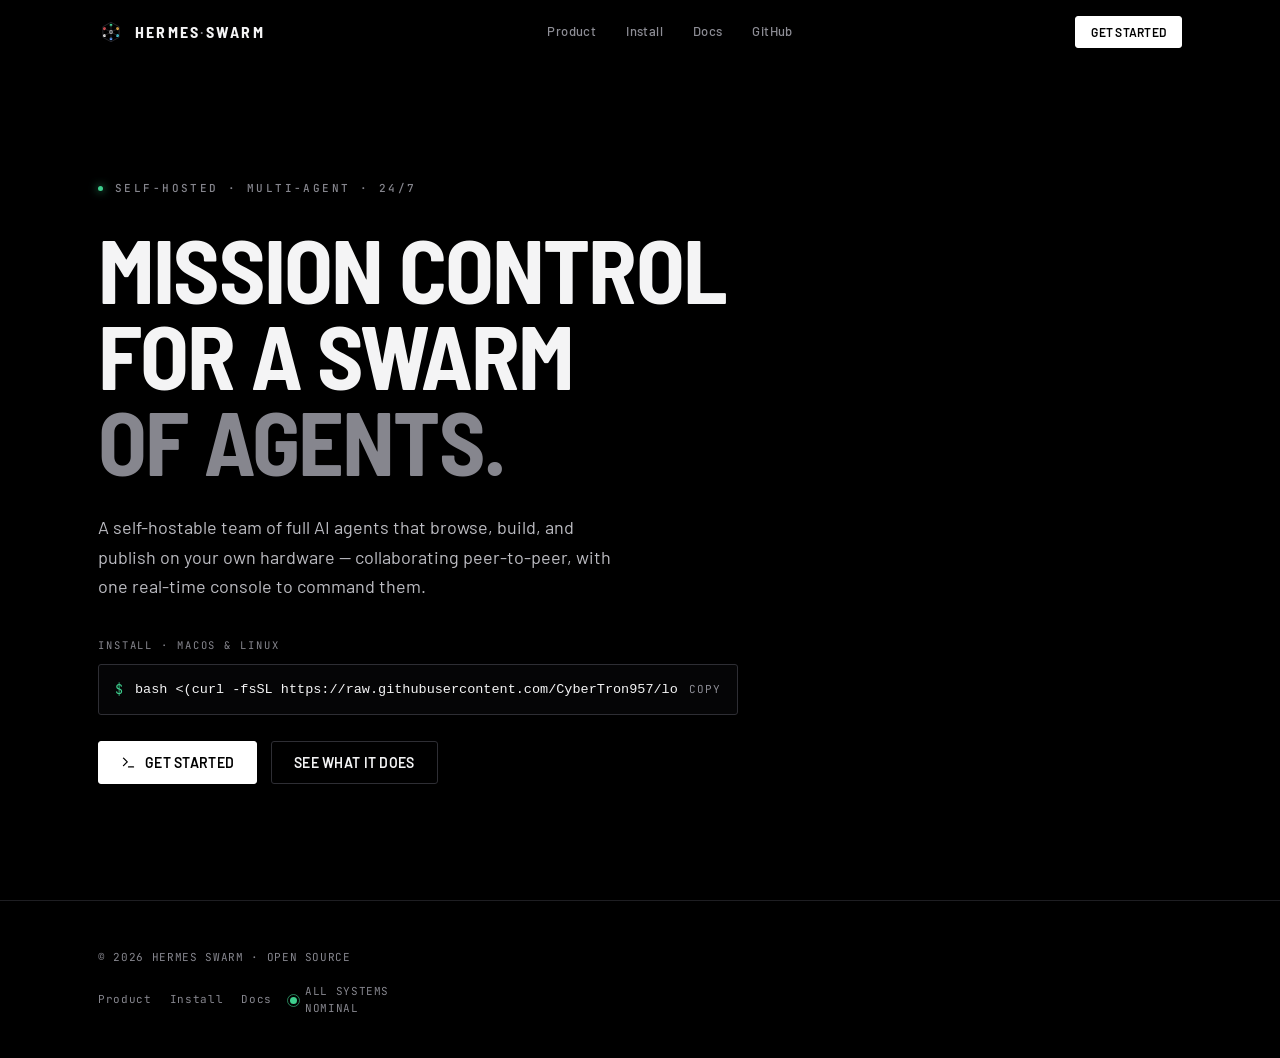
==== landing/index.html @ a88a93ab "Refactor LLM backend handling to support custom/OpenAI-compatible endpoints - Removed references to " ====
<!DOCTYPE html>
<html lang="en" class="no-js">
<head>
<meta charset="UTF-8">
<meta name="viewport" content="width=device-width, initial-scale=1.0">
<title>Hermes Swarm — Mission control for a swarm of agents</title>
<meta name="description" content="A self-hostable team of full AI agents that browse, build, and publish 24/7 on your own hardware — with one real-time console to command them. Install in one line.">
<link rel="preconnect" href="https://fonts.googleapis.com">
<link rel="preconnect" href="https://fonts.gstatic.com" crossorigin>
<link href="https://fonts.googleapis.com/css2?family=Barlow:wght@400;500;600;700&family=Barlow+Semi+Condensed:wght@500;600;700&family=JetBrains+Mono:wght@400;500;600&display=swap" rel="stylesheet">
<link rel="stylesheet" href="style.css">
</head>
<body>

<!-- ============ NAV ============ -->
<nav class="nav" id="nav">
  <div class="wrap">
    <a class="brand" href="index.html" aria-label="Hermes Swarm home">
      <svg class="mark" viewBox="0 0 32 32" fill="none" aria-hidden="true">
        <path d="M16 4 L26 9.5 V22.5 L16 28 L6 22.5 V9.5 Z" stroke="#2E2E34" stroke-width="1"/>
        <circle cx="16" cy="16" r="2.4" fill="#fff"/>
        <circle cx="16" cy="7.5" r="1.7" fill="#3ECF8E"/>
        <circle cx="24" cy="12" r="1.7" fill="#F5B544"/>
        <circle cx="24" cy="20.5" r="1.7" fill="#45D6E8"/>
        <circle cx="16" cy="24.5" r="1.7" fill="#5B9DFF"/>
        <circle cx="8" cy="20.5" r="1.7" fill="#fff"/>
        <circle cx="8" cy="12" r="1.7" fill="#F2555A"/>
        <g stroke="#2E2E34" stroke-width="0.9">
          <line x1="16" y1="16" x2="16" y2="7.5"/><line x1="16" y1="16" x2="24" y2="12"/>
          <line x1="16" y1="16" x2="24" y2="20.5"/><line x1="16" y1="16" x2="16" y2="24.5"/>
          <line x1="16" y1="16" x2="8" y2="20.5"/><line x1="16" y1="16" x2="8" y2="12"/>
        </g>
      </svg>
      <span class="wordmark">Hermes<span>·</span>Swarm</span>
    </a>
    <div class="nav-links">
      <a href="product.html">Product</a>
      <a href="install.html">Install</a>
      <a href="../docs/getting-started.md">Docs</a>
      <a href="https://github.com/CyberTron957/logios-orchestrator" target="_blank" rel="noopener">GitHub</a>
    </div>
    <div class="nav-cta">
      <a class="btn btn-primary btn-sm" href="install.html">Get started</a>
    </div>
  </div>
</nav>

<!-- ============ MINIMAL HERO ============ -->
<header class="hero-min">
  <div class="wrap">
    <div class="kicker reveal">
      <span class="sep"></span>
      <span class="label">Self-hosted · Multi-agent · 24/7</span>
    </div>
    <h1 class="reveal" data-d="1">Mission control for a swarm <em>of agents.</em></h1>
    <p class="lead reveal" data-d="2">
      A self-hostable team of full AI agents that browse, build, and publish on your
      own hardware — collaborating peer-to-peer, with one real-time console to
      command them.
    </p>
    <div class="cmd-wrap reveal" data-d="3">
      <div class="cmd-cap">Install · macOS &amp; Linux</div>
      <div class="cmd">
        <span class="pr">$</span>
        <code>bash &lt;(curl -fsSL https://raw.githubusercontent.com/CyberTron957/logios-orchestrator/main/install.sh)</code>
        <button class="copy-inline" data-copy="bash &lt;(curl -fsSL https://raw.githubusercontent.com/CyberTron957/logios-orchestrator/main/install.sh)" aria-label="Copy install command">Copy</button>
      </div>
    </div>
    <div class="actions reveal" data-d="4">
      <a class="btn btn-primary" href="install.html">
        <svg viewBox="0 0 24 24" fill="none" stroke="currentColor" stroke-width="2" stroke-linecap="round" stroke-linejoin="round"><polyline points="4 17 10 11 4 5"/><line x1="12" y1="19" x2="20" y2="19"/></svg>
        Get started
      </a>
      <a class="btn btn-ghost" href="product.html">See what it does</a>
    </div>
  </div>
</header>

<!-- ============ FOOTER (slim) ============ -->
<footer>
  <div class="wrap"><div class="foot-bottom" style="border-top:0;margin-top:0;padding-top:0">
    <span>© 2026 HERMES SWARM · OPEN SOURCE</span>
    <span style="display:flex;align-items:center;gap:18px">
      <a href="product.html" style="color:var(--text-dim)">Product</a>
      <a href="install.html" style="color:var(--text-dim)">Install</a>
      <a href="../docs/getting-started.md" style="color:var(--text-dim)">Docs</a>
      <span style="display:flex;align-items:center;gap:8px"><span class="livedot"></span>ALL SYSTEMS NOMINAL</span>
    </span>
  </div></div>
</footer>

<script src="site.js"></script>
</body>
</html>
---- landing/style.css ----
/* ============================================================
   HERMES SWARM — shared styles (landing + sub-pages)
   Monochrome mission-control system, inherited from the dashboard.
   Pure black canvas, hairline borders, white accent; the only chroma
   is the live status palette (idle/busy/human/tool/danger).
   ============================================================ */
:root{
  --bg:#000000; --bg-raised:#0A0A0B; --bg-card:#101012; --bg-input:#050506; --bg-hover:#18181B;
  --border:#1E1E22; --border-strong:#2E2E34; --border-bright:#3A3A42;
  --text:#F4F4F5; --text-secondary:#BCBCC2; --text-muted:#8E8E96; --text-dim:#86868E;
  --accent:#FFFFFF; --accent-ink:#000000; --accent-soft:rgba(255,255,255,0.06);
  --idle:#3ECF8E; --busy:#F5B544; --human:#5B9DFF; --danger:#F2555A; --tool:#45D6E8;
  --r-sm:2px; --r-md:3px; --r-lg:4px;
  --mono:'JetBrains Mono','SF Mono',Monaco,Consolas,monospace;
  --sans:'Barlow',-apple-system,BlinkMacSystemFont,'Segoe UI',sans-serif;
  --disp:'Barlow Semi Condensed','Barlow',sans-serif;
  --z-nav:100; --z-scrim:1; --z-content:2;
  --ease:cubic-bezier(0.16,1,0.3,1);
  --maxw:1180px;
}
*,*::before,*::after{box-sizing:border-box;margin:0;padding:0}
html{scroll-behavior:smooth;-webkit-text-size-adjust:100%}
@media (prefers-reduced-motion:reduce){html{scroll-behavior:auto}}
body{
  background:var(--bg);color:var(--text);font-family:var(--sans);
  font-size:16px;line-height:1.6;font-weight:400;
  -webkit-font-smoothing:antialiased;text-rendering:optimizeLegibility;
  overflow-x:hidden;
}
a{color:inherit;text-decoration:none}
::selection{background:var(--accent);color:var(--accent-ink)}
:focus-visible{outline:2px solid var(--accent);outline-offset:3px;border-radius:var(--r-sm)}
img,svg,canvas{display:block;max-width:100%}

/* ---- shared atoms ---------------------------------------- */
.wrap{width:100%;max-width:var(--maxw);margin-inline:auto;padding-inline:clamp(20px,5vw,48px)}
.mono{font-family:var(--mono)}
.label{
  font-family:var(--mono);font-size:11px;font-weight:500;letter-spacing:0.22em;
  text-transform:uppercase;color:var(--text-dim);
}
.rule{height:1px;background:var(--border);border:0;width:100%}
.dim{color:var(--text-muted)}

.btn{
  display:inline-flex;align-items:center;gap:9px;cursor:pointer;
  font-family:var(--sans);font-size:14px;font-weight:600;letter-spacing:0.02em;
  padding:13px 22px;border-radius:var(--r-md);border:1px solid transparent;
  transition:transform .4s var(--ease),background .25s,border-color .25s,color .25s;
  text-transform:uppercase;line-height:1;white-space:nowrap;
}
.btn svg{width:15px;height:15px}
.btn-primary{background:var(--accent);color:var(--accent-ink);border-color:var(--accent)}
.btn-primary:hover{transform:translateY(-2px);background:#fff}
.btn-ghost{background:transparent;color:var(--text);border-color:var(--border-strong)}
.btn-ghost:hover{border-color:var(--border-bright);background:var(--accent-soft);transform:translateY(-2px)}
.btn-sm{padding:9px 15px;font-size:12px}

.livedot{display:inline-block;width:7px;height:7px;border-radius:50%;background:var(--idle);position:relative;flex:none}
.livedot::after{content:"";position:absolute;inset:-3px;border-radius:50%;border:1px solid var(--idle);opacity:.6;animation:ping 2.4s var(--ease) infinite}
@keyframes ping{0%{transform:scale(.6);opacity:.7}80%,100%{transform:scale(2.2);opacity:0}}

/* =========================================================
   NAV
   ========================================================= */
.nav{
  position:fixed;top:0;left:0;right:0;z-index:var(--z-nav);
  height:64px;display:flex;align-items:center;
  border-bottom:1px solid transparent;transition:background .3s,border-color .3s,backdrop-filter .3s;
}
.nav.scrolled{background:rgba(0,0,0,0.72);backdrop-filter:blur(14px) saturate(140%);border-bottom-color:var(--border)}
.nav .wrap{display:flex;align-items:center;justify-content:space-between;gap:24px}
.brand{display:flex;align-items:center;gap:11px;flex:none}
.brand .mark{width:26px;height:26px;flex:none}
.brand .wordmark{font-family:var(--disp);font-weight:700;font-size:16px;letter-spacing:0.14em;text-transform:uppercase}
.brand .wordmark span{color:var(--text-dim);font-weight:500}
.nav-links{display:flex;align-items:center;gap:30px}
.nav-links a{font-size:13px;font-weight:500;color:var(--text-muted);letter-spacing:0.03em;transition:color .2s;position:relative}
.nav-links a:hover,.nav-links a.active{color:var(--text)}
.nav-cta{display:flex;align-items:center;gap:14px}
@media (max-width:860px){.nav-links{display:none}.nav-cta .btn-ghost{display:none}}

/* =========================================================
   MINIMAL LANDING HERO
   ========================================================= */
.hero-min{min-height:100svh;display:flex;flex-direction:column;justify-content:center;padding-top:64px;position:relative}
.hero-min .wrap{display:flex;flex-direction:column;align-items:flex-start;padding-block:60px}
.hero-min .kicker{display:flex;align-items:center;gap:12px;margin-bottom:28px}
.hero-min .kicker .sep{width:5px;height:5px;background:var(--idle);border-radius:50%;box-shadow:0 0 8px var(--idle)}
.hero-min h1{
  font-family:var(--disp);font-weight:700;text-transform:uppercase;
  font-size:clamp(2.6rem,7.4vw,5.6rem);line-height:0.96;letter-spacing:-0.02em;
  max-width:15ch;text-wrap:balance;
}
.hero-min h1 em{font-style:normal;color:var(--text-dim)}
.hero-min .lead{margin-top:30px;max-width:52ch;font-size:clamp(15px,1.7vw,18px);color:var(--text-secondary);line-height:1.62}
.hero-min .cmd-wrap{margin-top:36px;width:100%;max-width:640px}
.hero-min .cmd-cap{font-family:var(--mono);font-size:10.5px;letter-spacing:0.18em;text-transform:uppercase;color:var(--text-dim);margin-bottom:10px}
.hero-min .actions{margin-top:26px;display:flex;flex-wrap:wrap;gap:14px}

/* reusable inline command box */
.cmd{display:flex;align-items:center;gap:12px;border:1px solid var(--border-strong);border-radius:var(--r-md);background:var(--bg-input);padding:14px 16px;font-family:var(--mono);font-size:13.5px}
.cmd .pr{color:var(--idle);user-select:none}
.cmd code{flex:1;color:var(--text);white-space:nowrap;overflow-x:auto}
.cmd .copy-inline{cursor:pointer;color:var(--text-muted);background:none;border:0;font-family:var(--mono);font-size:11px;letter-spacing:0.08em;text-transform:uppercase;flex:none;transition:color .2s}
.cmd .copy-inline:hover{color:var(--text)}

/* =========================================================
   SUB-PAGE HEADER
   ========================================================= */
.page-hero{padding-top:124px;padding-bottom:8px}
.backlink{font-family:var(--mono);font-size:11px;letter-spacing:0.1em;text-transform:uppercase;color:var(--text-muted);display:inline-flex;align-items:center;gap:8px;margin-bottom:24px;transition:color .2s}
.backlink:hover{color:var(--text)}
.backlink svg{width:13px;height:13px}
.page-hero h1{font-family:var(--disp);font-weight:700;text-transform:uppercase;font-size:clamp(2.2rem,5.5vw,4rem);line-height:1;letter-spacing:-0.02em;text-wrap:balance;max-width:18ch}
.page-hero h1 em{font-style:normal;color:var(--text-dim)}
.page-hero .lead{margin-top:24px;max-width:58ch;font-size:clamp(15px,1.6vw,18px);color:var(--text-secondary);line-height:1.62}

/* =========================================================
   GENERIC SECTION
   ========================================================= */
section{position:relative}
.sec{padding-block:clamp(70px,11vw,130px)}
.sec-head{max-width:62ch}
.sec-head .label{display:block;margin-bottom:18px}
h2{font-family:var(--disp);font-weight:600;text-transform:uppercase;letter-spacing:-0.01em;
  font-size:clamp(1.9rem,4.4vw,3.4rem);line-height:1.02;text-wrap:balance}
h2 em{font-style:normal;color:var(--text-dim)}
.sec-lead{margin-top:22px;font-size:clamp(15px,1.5vw,18px);color:var(--text-secondary);max-width:54ch;line-height:1.62}

/* index marker e.g. "[ 02 ]" */
.ix{font-family:var(--mono);font-size:11px;letter-spacing:0.2em;color:var(--text-dim)}

/* =========================================================
   INSTALL — terminal
   ========================================================= */
.install .wrap{display:grid;grid-template-columns:0.9fr 1.1fr;gap:clamp(34px,6vw,80px);align-items:center}
@media (max-width:880px){.install .wrap{grid-template-columns:1fr;gap:40px}}
.term{border:1px solid var(--border-strong);border-radius:var(--r-lg);background:var(--bg-input);overflow:hidden;box-shadow:0 40px 90px -50px rgba(0,0,0,0.9)}
.term-bar{display:flex;align-items:center;gap:14px;padding:11px 15px;border-bottom:1px solid var(--border);background:var(--bg-card)}
.term-tabs{display:flex;gap:4px;flex-wrap:wrap}
.term-tab{font-family:var(--mono);font-size:11px;letter-spacing:0.06em;color:var(--text-muted);padding:5px 11px;border-radius:var(--r-sm);cursor:pointer;background:transparent;border:1px solid transparent;transition:all .2s;text-transform:uppercase}
.term-tab[aria-selected="true"]{color:var(--text);background:var(--bg-input);border-color:var(--border-strong)}
.term-tab:hover{color:var(--text)}
.term-dot{margin-left:auto;font-family:var(--mono);font-size:10px;color:var(--text-dim);letter-spacing:0.12em;display:flex;align-items:center;gap:7px}
.term-body{padding:20px 20px 22px;font-family:var(--mono);font-size:13.5px;line-height:1.85;min-height:158px;position:relative;overflow-x:auto}
.term-body .ln{white-space:pre;color:var(--text-secondary)}
.term-body .pr{color:var(--idle);user-select:none}
.term-body .cm{color:var(--text-dim)}
.term-body .out{color:var(--text-muted)}
.term-body .ok{color:var(--idle)}
.copy-btn{position:absolute;top:12px;right:12px;font-family:var(--mono);font-size:10px;letter-spacing:0.1em;color:var(--text-muted);background:var(--bg-card);border:1px solid var(--border-strong);border-radius:var(--r-sm);padding:5px 9px;cursor:pointer;text-transform:uppercase;transition:all .2s;display:flex;align-items:center;gap:6px}
.copy-btn:hover{color:var(--text);border-color:var(--border-bright)}
.install-list{list-style:none;display:flex;flex-direction:column}
.install-list li{display:flex;gap:16px;padding:16px 0;border-top:1px solid var(--border)}
.install-list li:last-child{border-bottom:1px solid var(--border)}
.install-list .k{font-family:var(--mono);font-size:11px;color:var(--text-dim);letter-spacing:0.12em;padding-top:3px;flex:none;width:74px}
.install-list .v b{display:block;font-family:var(--disp);font-weight:600;font-size:16px;text-transform:uppercase;letter-spacing:0.02em;margin-bottom:3px}
.install-list .v span{color:var(--text-muted);font-size:14px}

/* =========================================================
   AGENT ANATOMY
   ========================================================= */
.anatomy .wrap{display:grid;grid-template-columns:1fr 1fr;gap:clamp(36px,6vw,90px)}
@media (max-width:880px){.anatomy .wrap{grid-template-columns:1fr;gap:44px}}
.spec-list{display:flex;flex-direction:column}
.spec{display:grid;grid-template-columns:auto 1fr;gap:18px;padding:22px 0;border-top:1px solid var(--border);align-items:start}
.spec:last-child{border-bottom:1px solid var(--border)}
.spec-ico{width:38px;height:38px;border:1px solid var(--border-strong);border-radius:var(--r-md);display:grid;place-items:center;color:var(--text);flex:none}
.spec-ico svg{width:18px;height:18px}
.spec h3{font-family:var(--disp);font-weight:600;font-size:17px;text-transform:uppercase;letter-spacing:0.02em;margin-bottom:5px}
.spec p{font-size:14.5px;color:var(--text-muted);line-height:1.55;max-width:42ch}
.anatomy-aside{align-self:start;position:sticky;top:96px}

/* =========================================================
   CONSOLE SHOWCASE
   ========================================================= */
.console-frame{margin-top:clamp(40px,6vw,64px);border:1px solid var(--border-strong);border-radius:var(--r-lg);
  background:var(--bg-raised);overflow:hidden;box-shadow:0 60px 120px -60px rgba(0,0,0,0.95)}
.cf-top{display:flex;align-items:center;gap:14px;padding:11px 16px;border-bottom:1px solid var(--border);background:var(--bg-card)}
.cf-top .brand{gap:9px}.cf-top .wordmark{font-size:13px}
.cf-top .cf-clock{margin-left:auto;font-family:var(--mono);font-size:11px;color:var(--text-dim);letter-spacing:0.08em;font-variant-numeric:tabular-nums}
.cf-top .cf-live{font-family:var(--mono);font-size:10px;letter-spacing:0.16em;color:var(--idle);text-transform:uppercase;display:flex;align-items:center;gap:7px}
.cf-grid{display:grid;grid-template-columns:1.05fr 1.25fr;min-height:380px}
@media (max-width:820px){.cf-grid{grid-template-columns:1fr}}
.cf-net{position:relative;border-right:1px solid var(--border);padding:14px;min-height:300px}
@media (max-width:820px){.cf-net{border-right:0;border-bottom:1px solid var(--border)}}
.cf-panel-label{font-family:var(--mono);font-size:10px;letter-spacing:0.18em;text-transform:uppercase;color:var(--text-dim);margin-bottom:8px;display:flex;align-items:center;justify-content:space-between}
.cf-net svg{width:100%;height:100%;min-height:300px}
.cf-feed{display:flex;flex-direction:column}
.cf-feed-body{flex:1;padding:14px 16px;font-family:var(--mono);font-size:12px;line-height:1.8;overflow:hidden;display:flex;flex-direction:column;gap:9px}
.fl{display:flex;gap:10px;align-items:baseline}
.fl .who{flex:none;font-weight:600;letter-spacing:0.04em}
.fl .t{color:var(--text-dim);font-size:10px;flex:none;width:42px}
.fl .msg{color:var(--text-secondary)}
.fl.tool .msg{color:var(--tool)}
.fl.think .msg{color:var(--text-muted);font-style:italic}
.who.coord{color:var(--busy)}.who.res{color:var(--idle)}.who.write{color:var(--human)}.who.edit{color:var(--tool)}
.cursor{display:inline-block;width:7px;height:14px;background:var(--text);vertical-align:text-bottom;animation:blink 1.1s step-end infinite}
@keyframes blink{50%{opacity:0}}
.cf-inbox{border-top:1px solid var(--border);padding:12px 16px;display:flex;align-items:center;gap:13px;background:rgba(91,157,255,0.05)}
.cf-inbox .ib-ico{width:30px;height:30px;border-radius:var(--r-sm);border:1px solid rgba(91,157,255,0.4);color:var(--human);display:grid;place-items:center;flex:none}
.cf-inbox .ib-ico svg{width:15px;height:15px}
.cf-inbox .ib-txt{flex:1;min-width:0}
.cf-inbox .ib-txt b{font-size:12.5px;font-weight:600;display:block}
.cf-inbox .ib-txt span{font-size:11px;color:var(--text-muted);font-family:var(--mono)}
.cf-inbox .ib-btn{font-family:var(--mono);font-size:11px;text-transform:uppercase;letter-spacing:0.08em;color:var(--human);border:1px solid rgba(91,157,255,0.45);background:rgba(91,157,255,0.08);border-radius:var(--r-sm);padding:7px 13px;cursor:pointer;flex:none;transition:all .2s}
.cf-inbox .ib-btn:hover{background:rgba(91,157,255,0.16)}

.legend{display:flex;flex-wrap:wrap;gap:18px;margin-top:26px;justify-content:center}
.legend span{display:flex;align-items:center;gap:8px;font-family:var(--mono);font-size:11px;letter-spacing:0.08em;text-transform:uppercase;color:var(--text-muted)}
.legend i{width:8px;height:8px;border-radius:50%;flex:none}

/* =========================================================
   FEATURE LEDGER
   ========================================================= */
.ledger{display:grid;grid-template-columns:1fr 1fr;gap:0 clamp(40px,6vw,80px);margin-top:clamp(34px,5vw,56px)}
@media (max-width:760px){.ledger{grid-template-columns:1fr}}
.lrow{display:grid;grid-template-columns:auto 1fr;gap:20px;padding:24px 0;border-top:1px solid var(--border);align-items:start}
.lrow .ix{padding-top:4px}
.lrow h3{font-family:var(--disp);font-weight:600;font-size:18px;text-transform:uppercase;letter-spacing:0.02em;margin-bottom:7px}
.lrow p{font-size:14.5px;color:var(--text-muted);line-height:1.55;max-width:40ch}

/* =========================================================
   HOW IT WORKS — 3-step sequence
   ========================================================= */
.flow{display:grid;grid-template-columns:repeat(3,1fr);gap:1px;background:var(--border);margin-top:clamp(34px,5vw,56px);border:1px solid var(--border)}
@media (max-width:760px){.flow{grid-template-columns:1fr}}
.step{background:var(--bg);padding:clamp(26px,3vw,40px) clamp(22px,2.5vw,34px);min-height:230px;display:flex;flex-direction:column}
.step .num{font-family:var(--disp);font-weight:700;font-size:clamp(2.4rem,5vw,3.6rem);line-height:1;color:var(--border-bright);letter-spacing:-0.03em;transition:color .5s}
.step:hover .num{color:var(--text)}
.step h3{font-family:var(--disp);font-weight:600;font-size:19px;text-transform:uppercase;letter-spacing:0.02em;margin:22px 0 10px}
.step p{font-size:14.5px;color:var(--text-muted);line-height:1.58}
.step .tag{margin-top:auto;padding-top:18px;font-family:var(--mono);font-size:11px;color:var(--text-dim);letter-spacing:0.08em}

/* =========================================================
   SPEC SHEET — self host / trust
   ========================================================= */
.trust .wrap{display:grid;grid-template-columns:0.85fr 1.15fr;gap:clamp(34px,6vw,80px);align-items:start}
@media (max-width:880px){.trust .wrap{grid-template-columns:1fr;gap:40px}}
.spectable{width:100%;border-collapse:collapse;font-size:14px}
.spectable tr{border-top:1px solid var(--border)}
.spectable tr:last-child{border-bottom:1px solid var(--border)}
.spectable th{text-align:left;font-family:var(--mono);font-weight:500;font-size:11px;letter-spacing:0.12em;text-transform:uppercase;color:var(--text-dim);padding:16px 24px 16px 0;vertical-align:top;width:38%;white-space:nowrap}
.spectable td{padding:16px 0;color:var(--text-secondary);vertical-align:top}
.spectable td b{color:var(--text);font-weight:600}

/* =========================================================
   FINAL CTA
   ========================================================= */
.cta{position:relative;overflow:hidden;border-top:1px solid var(--border)}
.cta .wrap{padding-block:clamp(90px,14vw,170px);text-align:center;position:relative;z-index:2}
.cta h2{font-size:clamp(2.4rem,7vw,5rem);max-width:18ch;margin-inline:auto}
.cta .sec-lead{margin-inline:auto;margin-top:24px}
.cta-cmd{margin:38px auto 30px;max-width:620px;display:flex;align-items:center;gap:12px;border:1px solid var(--border-strong);border-radius:var(--r-md);background:var(--bg-input);padding:14px 16px;font-family:var(--mono);font-size:13.5px;text-align:left}
.cta-cmd .pr{color:var(--idle);user-select:none}
.cta-cmd code{flex:1;color:var(--text);white-space:nowrap;overflow-x:auto}
.cta-cmd .copy-inline{cursor:pointer;color:var(--text-muted);background:none;border:0;font-family:var(--mono);font-size:11px;letter-spacing:0.08em;text-transform:uppercase;flex:none;transition:color .2s}
.cta-cmd .copy-inline:hover{color:var(--text)}
.cta-actions{display:flex;gap:14px;justify-content:center;flex-wrap:wrap}
.cta-glow{position:absolute;inset:0;z-index:1;pointer-events:none;
  background:radial-gradient(60% 70% at 50% 110%,rgba(62,207,142,0.10),transparent 70%)}

/* =========================================================
   FOOTER
   ========================================================= */
footer{border-top:1px solid var(--border);padding-block:48px 40px}
footer .wrap{display:grid;grid-template-columns:1.4fr 1fr 1fr 1fr;gap:32px}
@media (max-width:760px){footer .wrap{grid-template-columns:1fr 1fr}}
.foot-brand{display:flex;flex-direction:column;gap:14px}
.foot-brand p{font-size:13px;color:var(--text-muted);max-width:30ch;line-height:1.55}
.foot-col h4{font-family:var(--mono);font-size:10px;letter-spacing:0.18em;text-transform:uppercase;color:var(--text-dim);margin-bottom:14px}
.foot-col a{display:block;font-size:13.5px;color:var(--text-muted);padding:5px 0;transition:color .2s}
.foot-col a:hover{color:var(--text)}
.foot-bottom{border-top:1px solid var(--border);margin-top:40px;padding-top:24px;display:flex;justify-content:space-between;gap:16px;flex-wrap:wrap;
  font-family:var(--mono);font-size:11px;color:var(--text-dim);letter-spacing:0.06em}

/* =========================================================
   MOTION — reveals. Visible by default; only the .js-anim
   root (added by JS) opts elements into the animated entrance,
   so no-JS / headless renders ship fully visible.
   ========================================================= */
.js-anim .reveal{opacity:0;transform:translateY(22px);transition:opacity .8s var(--ease),transform .8s var(--ease)}
.js-anim .reveal.in{opacity:1;transform:none}
.js-anim .reveal[data-d="1"]{transition-delay:.08s}
.js-anim .reveal[data-d="2"]{transition-delay:.16s}
.js-anim .reveal[data-d="3"]{transition-delay:.24s}
.js-anim .reveal[data-d="4"]{transition-delay:.32s}
@media (prefers-reduced-motion:reduce){
  .js-anim .reveal{opacity:1!important;transform:none!important;transition:none!important}
  .livedot::after{animation:none}.cursor{animation:none}
}
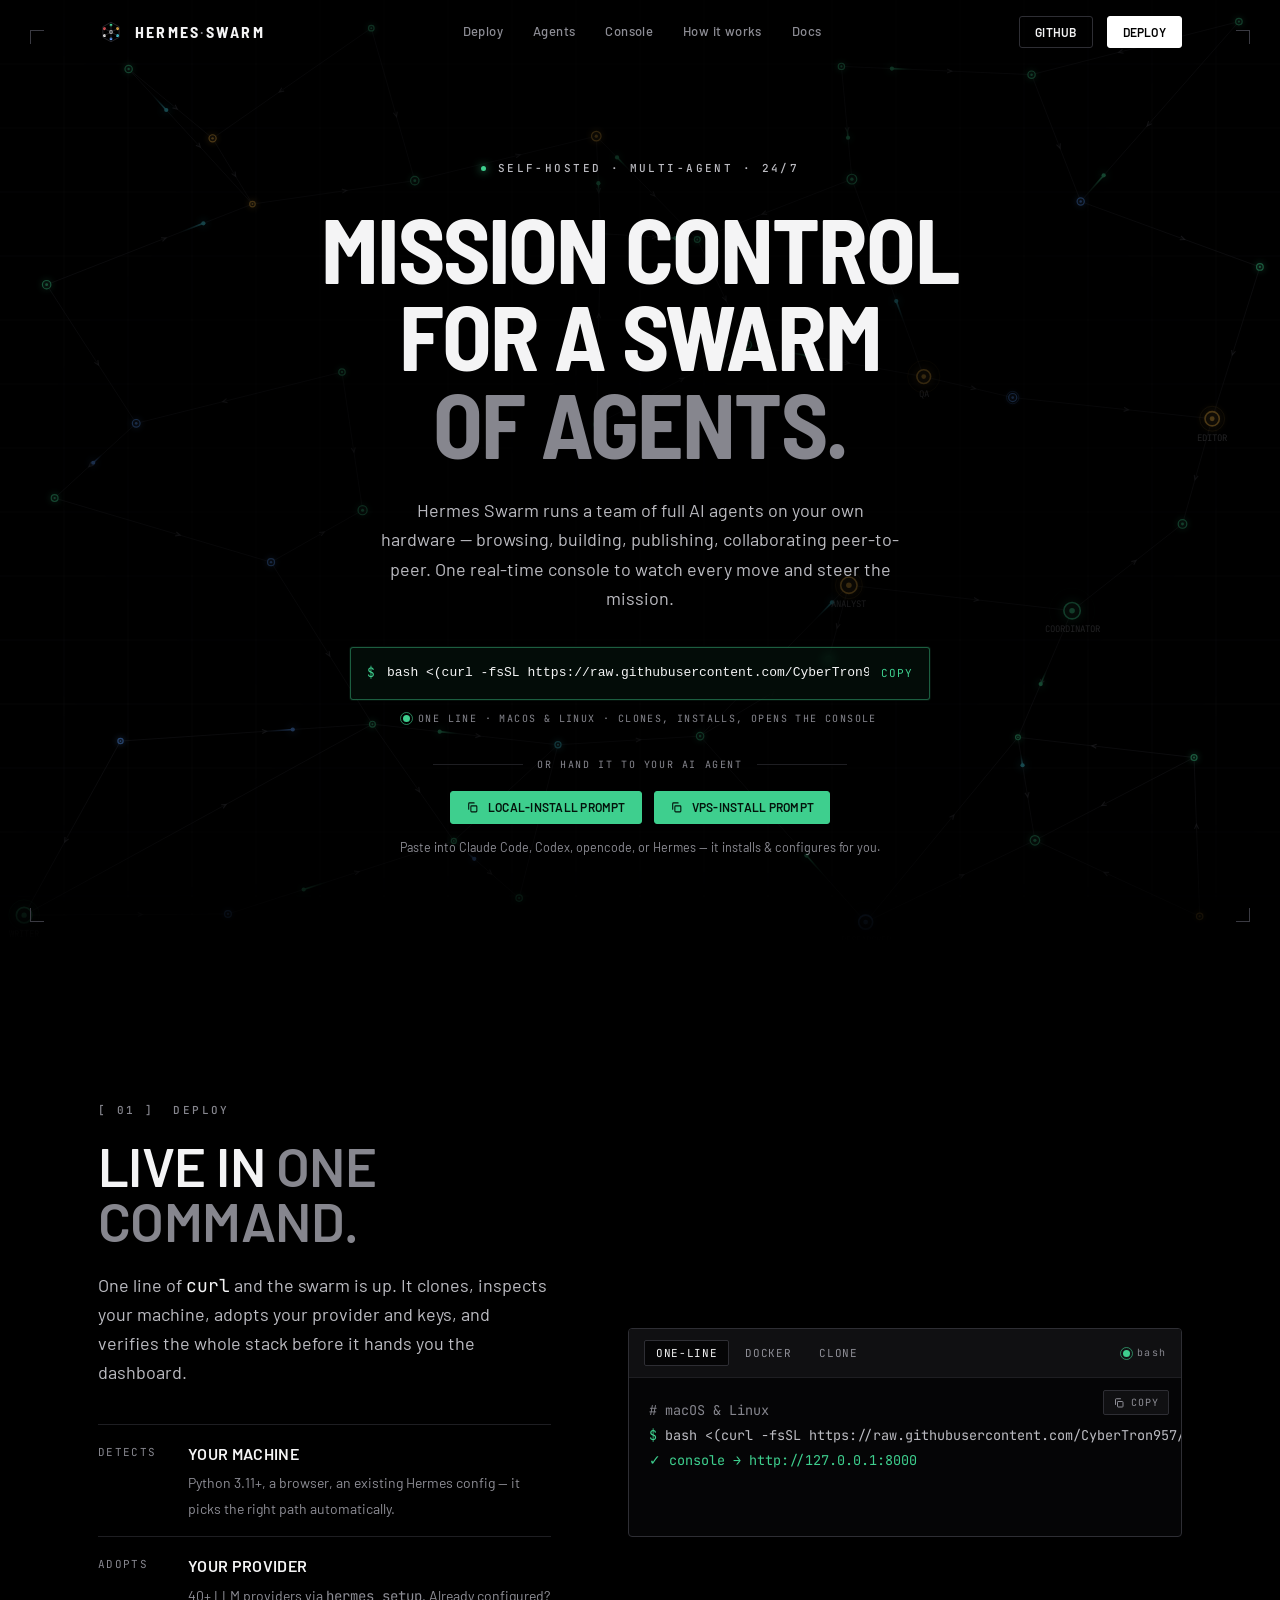
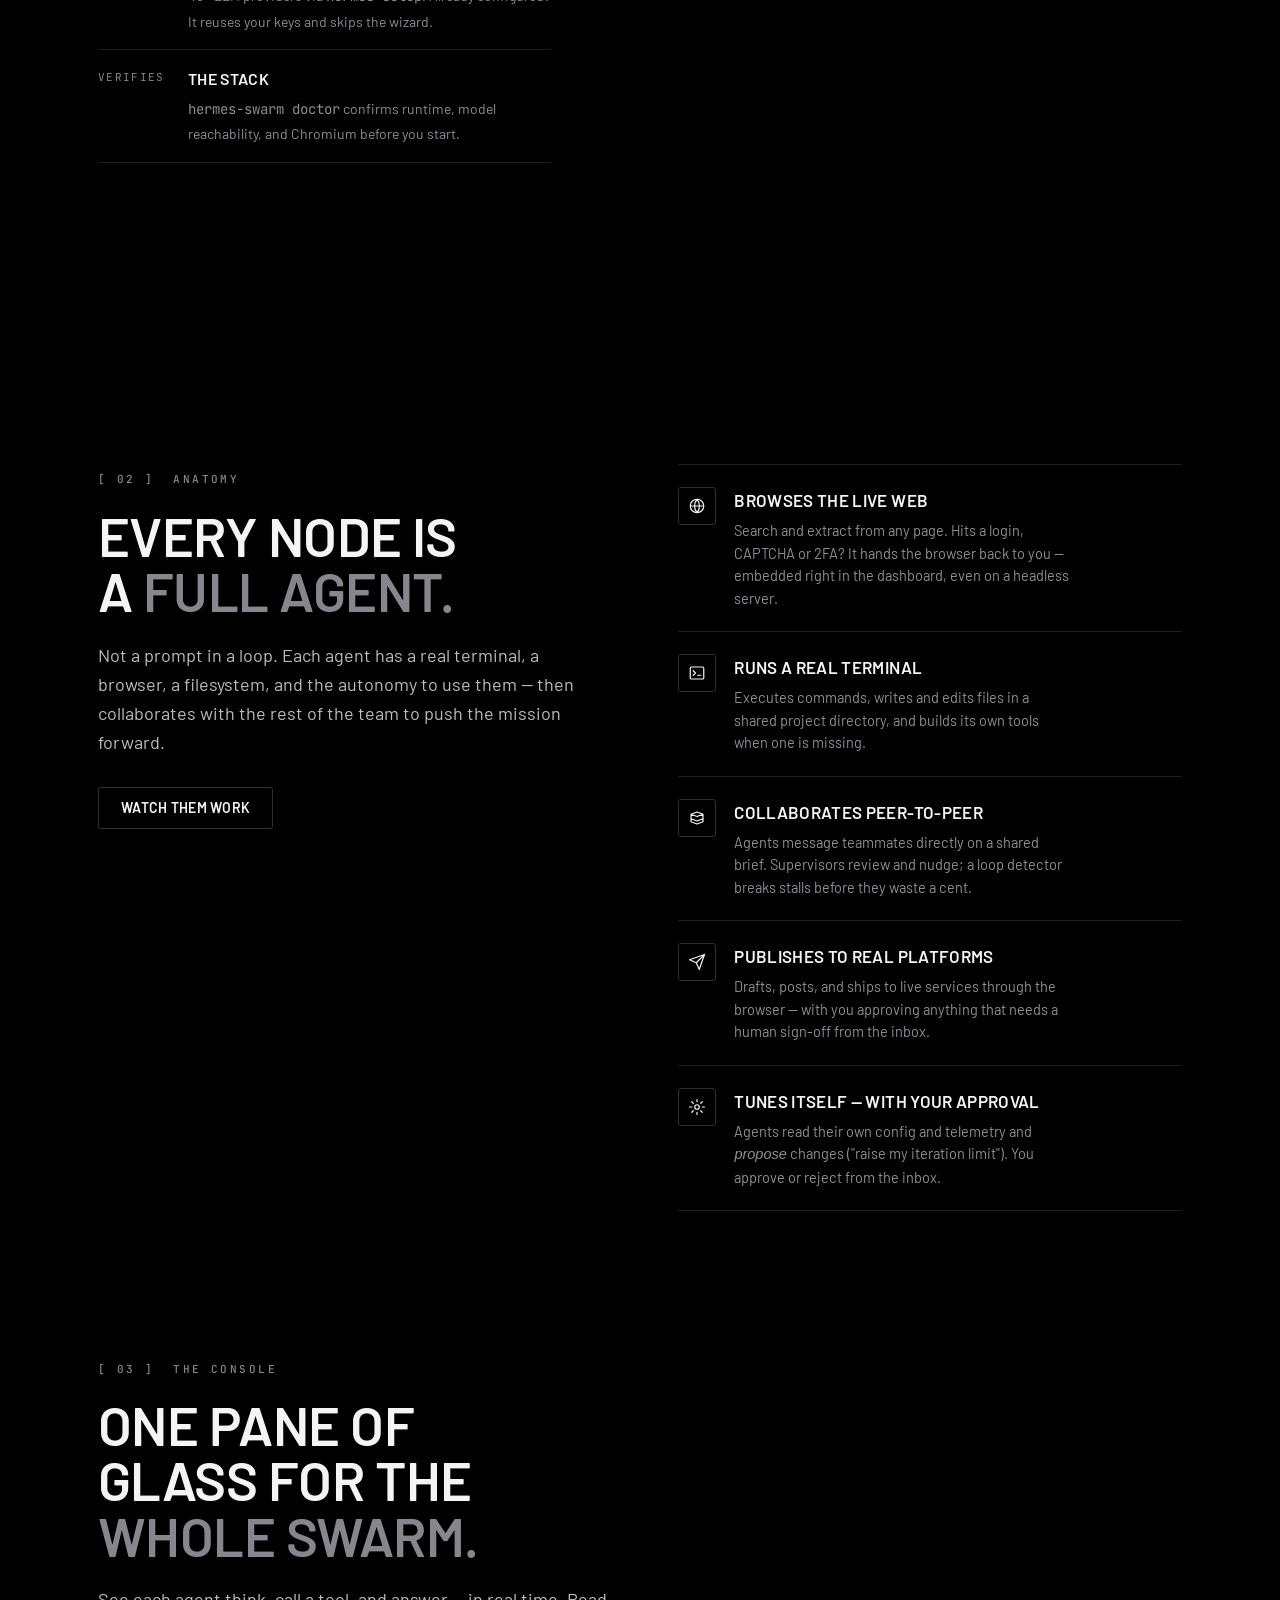
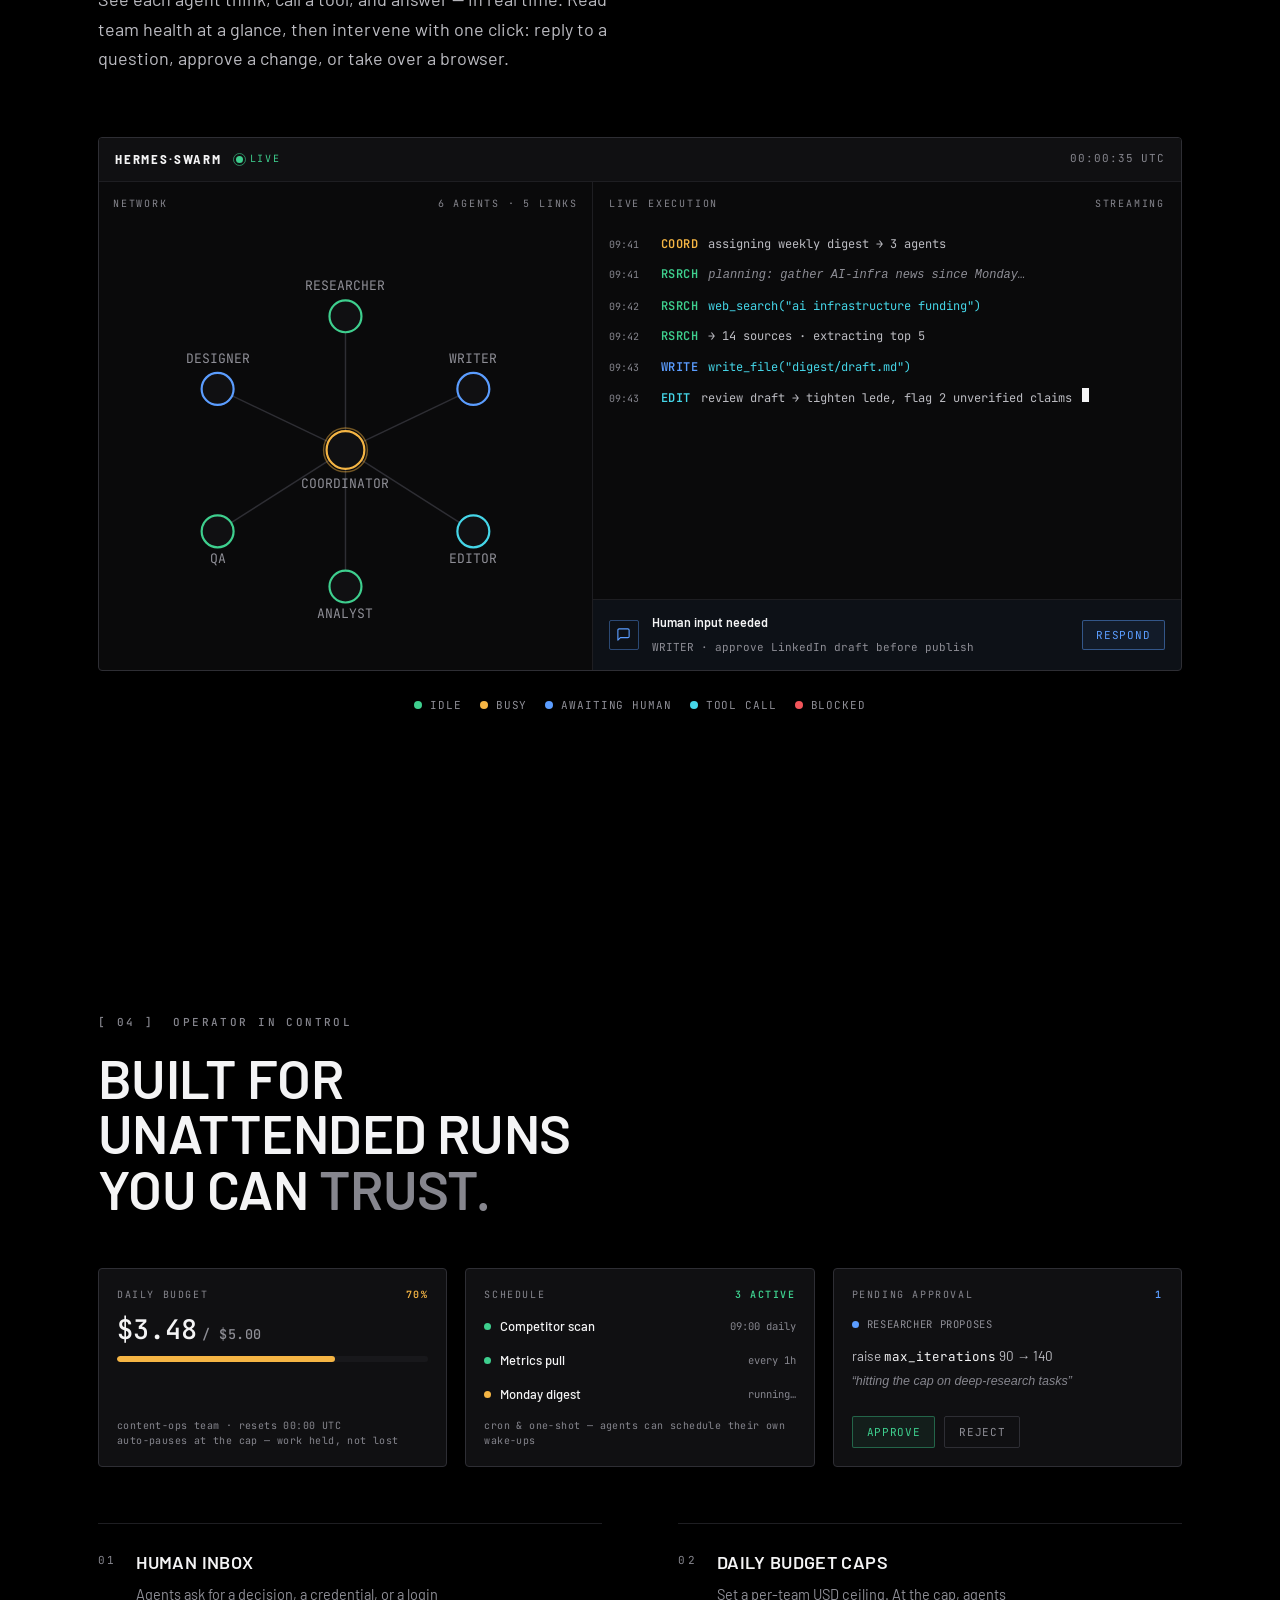
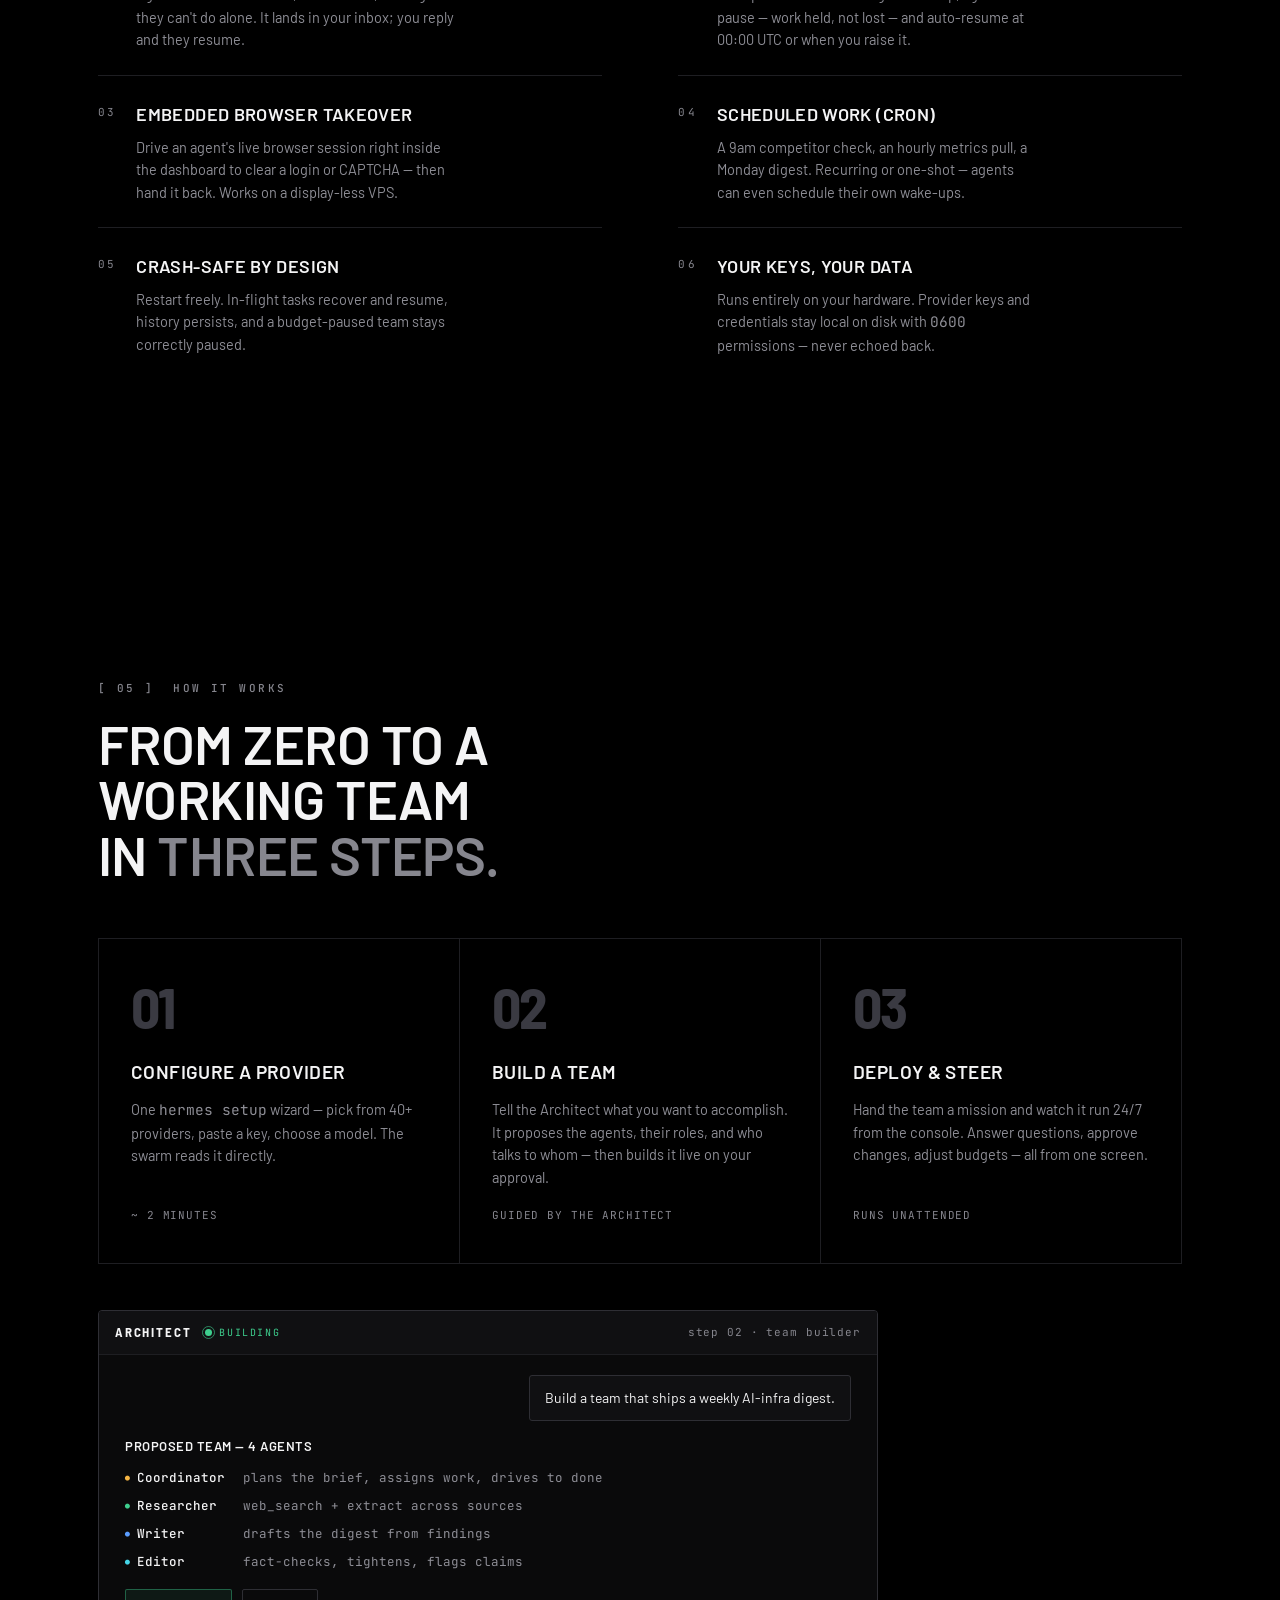
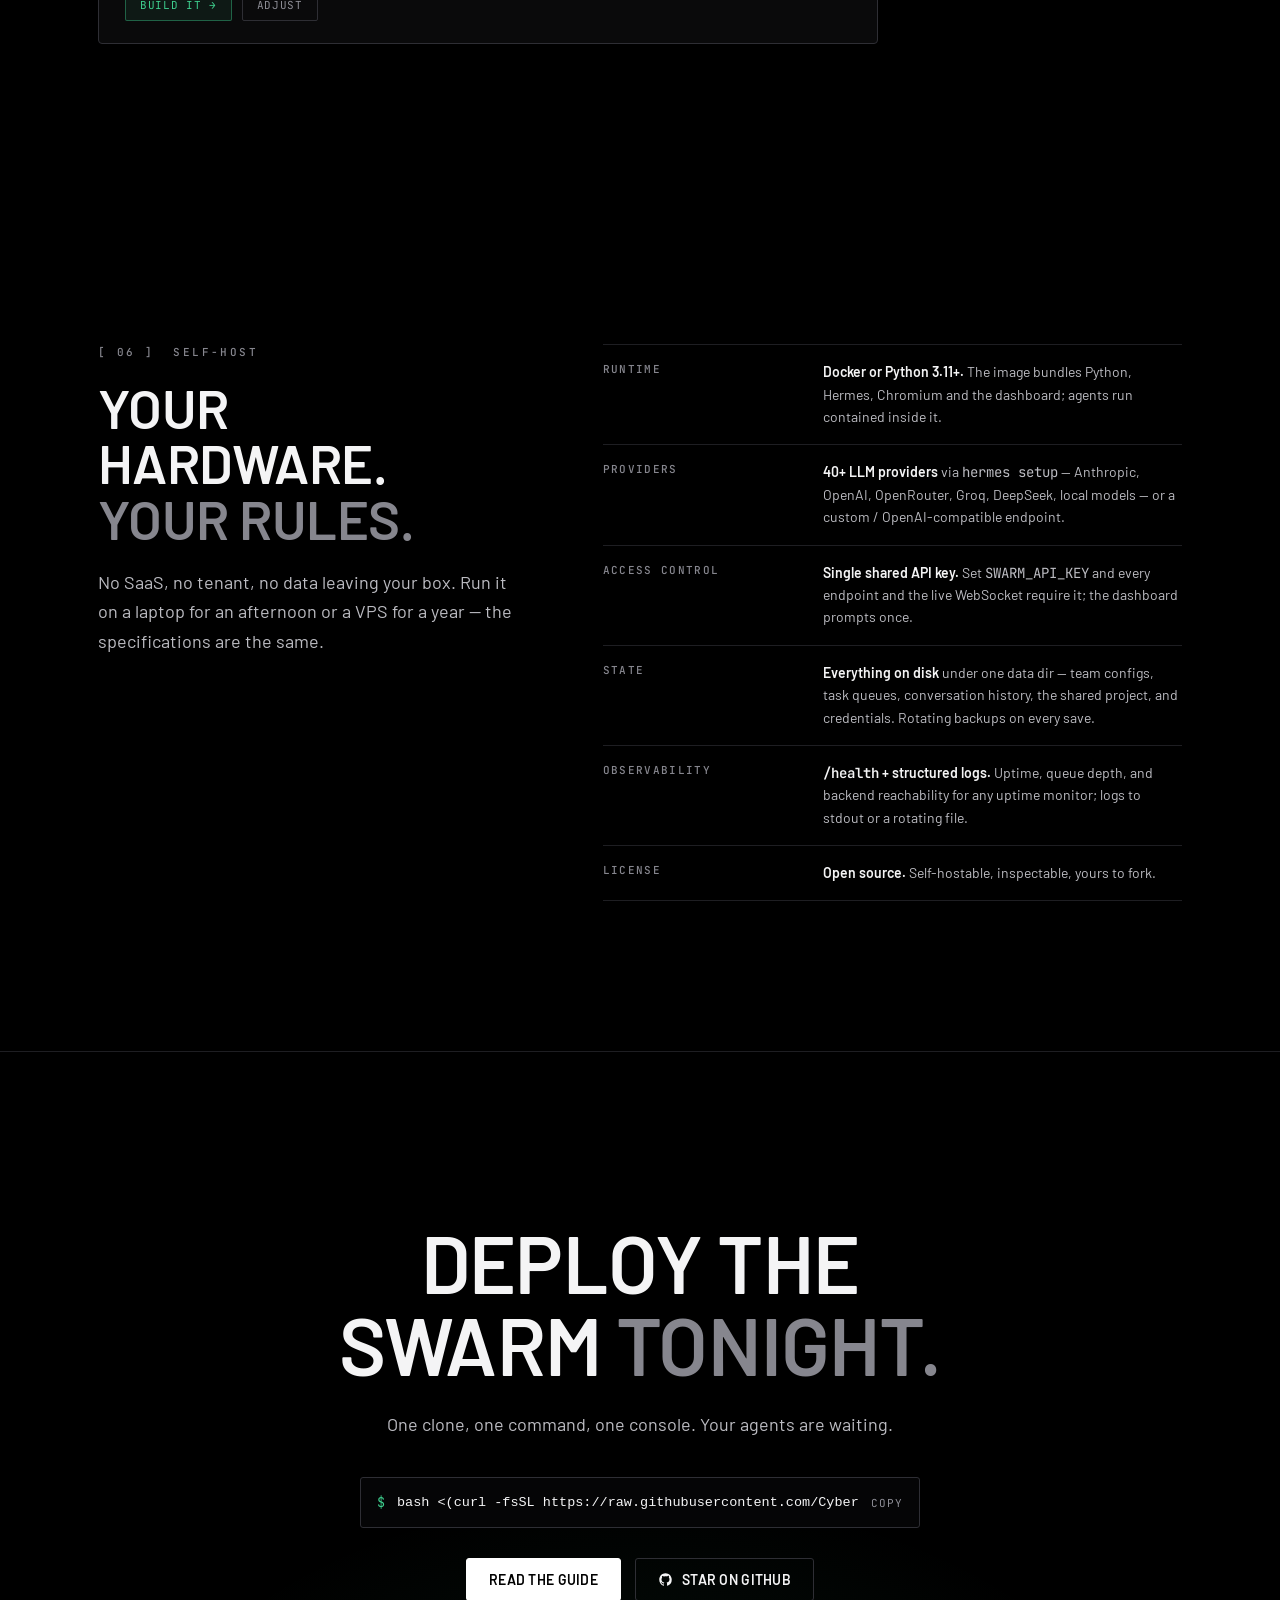
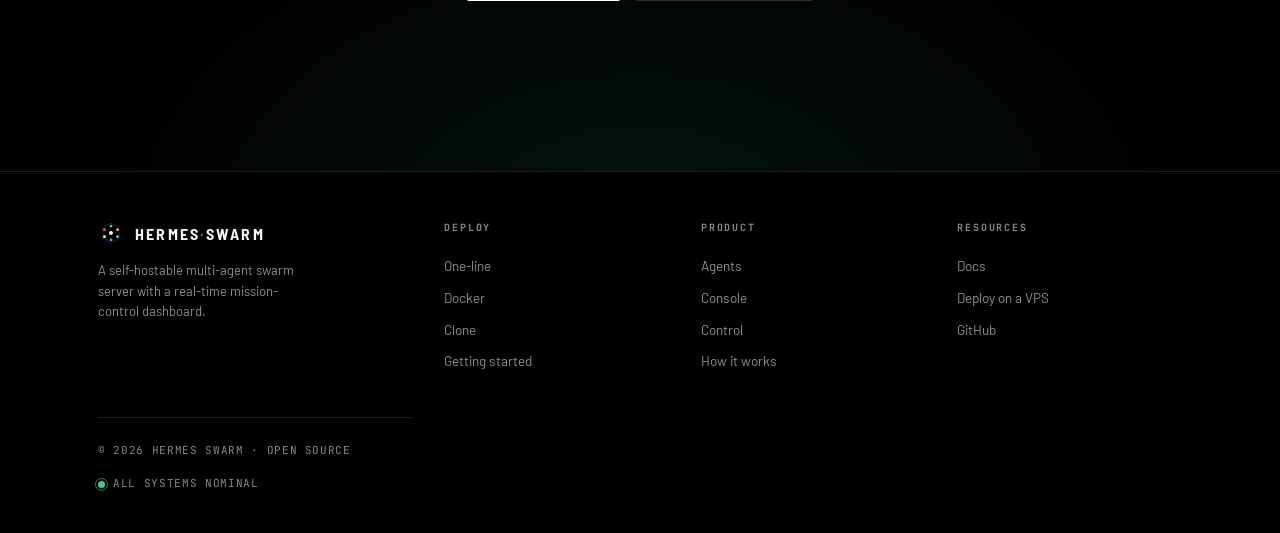
==== commit fef5ec86: "feat: server lifecycle commands + clearer post-install / customization guidance Address three instal" ====
--- a/landing/index.html
+++ b/landing/index.html
@@ -4,18 +4,447 @@
 <meta charset="UTF-8">
 <meta name="viewport" content="width=device-width, initial-scale=1.0">
 <title>Hermes Swarm — Mission control for a swarm of agents</title>
-<meta name="description" content="A self-hostable team of full AI agents that browse, build, and publish 24/7 on your own hardware — with one real-time console to command them. Install in one line.">
+<meta name="description" content="A self-hostable team of full AI agents that collaborate 24/7 on your own hardware — browsing, building, publishing — and one real-time console to command them.">
+
+<!-- Favicons -->
+<link rel="icon" href="favicon.svg" type="image/svg+xml">
+<link rel="icon" href="favicon-32.png" sizes="32x32" type="image/png">
+<link rel="apple-touch-icon" href="apple-touch-icon.png">
+<meta name="theme-color" content="#000000">
+
+<!-- Open Graph / social share cards (absolute urls required by social scrapers). -->
+<meta property="og:type" content="website">
+<meta property="og:site_name" content="Hermes Swarm">
+<meta property="og:title" content="Hermes Swarm — Mission control for a swarm of agents">
+<meta property="og:description" content="A self-hostable team of full AI agents that browse, build & publish 24/7 on your own hardware — one real-time console to command them.">
+<meta property="og:image" content="https://missioncontrol.lunalabs-ai.com/og-image.png">
+<meta property="og:image:width" content="1200">
+<meta property="og:image:height" content="630">
+<meta property="og:image:alt" content="Hermes Swarm — mission control for a swarm of agents">
+<meta property="og:url" content="https://missioncontrol.lunalabs-ai.com/">
+<meta name="twitter:card" content="summary_large_image">
+<meta name="twitter:title" content="Hermes Swarm — Mission control for a swarm of agents">
+<meta name="twitter:description" content="A self-hostable team of full AI agents that browse, build & publish 24/7 on your own hardware — one real-time console to command them.">
+<meta name="twitter:image" content="https://missioncontrol.lunalabs-ai.com/og-image.png">
+
 <link rel="preconnect" href="https://fonts.googleapis.com">
 <link rel="preconnect" href="https://fonts.gstatic.com" crossorigin>
 <link href="https://fonts.googleapis.com/css2?family=Barlow:wght@400;500;600;700&family=Barlow+Semi+Condensed:wght@500;600;700&family=JetBrains+Mono:wght@400;500;600&display=swap" rel="stylesheet">
-<link rel="stylesheet" href="style.css">
+<style>
+/* ============================================================
+   HERMES SWARM — landing page
+   Monochrome mission-control system, inherited from the dashboard.
+   Pure black canvas, hairline borders, white accent; the only chroma
+   is the live status palette (idle/busy/human/tool/danger).
+   ============================================================ */
+:root{
+  --bg:#000000; --bg-raised:#0A0A0B; --bg-card:#101012; --bg-input:#050506; --bg-hover:#18181B;
+  --border:#1E1E22; --border-strong:#2E2E34; --border-bright:#3A3A42;
+  --text:#F4F4F5; --text-secondary:#BCBCC2; --text-muted:#8E8E96; --text-dim:#86868E;
+  --accent:#FFFFFF; --accent-ink:#000000; --accent-soft:rgba(255,255,255,0.06);
+  --idle:#3ECF8E; --busy:#F5B544; --human:#5B9DFF; --danger:#F2555A; --tool:#45D6E8;
+  --r-sm:2px; --r-md:3px; --r-lg:4px;
+  --mono:'JetBrains Mono','SF Mono',Monaco,Consolas,monospace;
+  --sans:'Barlow',-apple-system,BlinkMacSystemFont,'Segoe UI',sans-serif;
+  --disp:'Barlow Semi Condensed','Barlow',sans-serif;
+  --z-nav:100; --z-scrim:1; --z-content:2;
+  --ease:cubic-bezier(0.16,1,0.3,1);
+  --maxw:1180px;
+}
+*,*::before,*::after{box-sizing:border-box;margin:0;padding:0}
+/* Custom scrollbar styling to match the dark dashboard theme */
+::-webkit-scrollbar{width:8px;height:8px}
+::-webkit-scrollbar-track{background:transparent}
+::-webkit-scrollbar-thumb{background:var(--border-strong);border:2px solid transparent;background-clip:padding-box}
+::-webkit-scrollbar-thumb:hover{background:#4A4A52;background-clip:padding-box}
+*{scrollbar-width:thin;scrollbar-color:var(--border-strong) transparent}
+html{scroll-behavior:smooth;-webkit-text-size-adjust:100%}
+@media (prefers-reduced-motion:reduce){html{scroll-behavior:auto}}
+body{
+  background:var(--bg);color:var(--text);font-family:var(--sans);
+  font-size:16px;line-height:1.6;font-weight:400;
+  -webkit-font-smoothing:antialiased;text-rendering:optimizeLegibility;
+  overflow-x:hidden;
+}
+a{color:inherit;text-decoration:none}
+::selection{background:var(--accent);color:var(--accent-ink)}
+:focus-visible{outline:2px solid var(--accent);outline-offset:3px;border-radius:var(--r-sm)}
+img,svg,canvas{display:block;max-width:100%}
+
+/* ---- shared atoms ---------------------------------------- */
+.wrap{width:100%;max-width:var(--maxw);margin-inline:auto;padding-inline:clamp(20px,5vw,48px)}
+.mono{font-family:var(--mono)}
+.label{
+  font-family:var(--mono);font-size:11px;font-weight:500;letter-spacing:0.22em;
+  text-transform:uppercase;color:var(--text-dim);
+}
+.rule{height:1px;background:var(--border);border:0;width:100%}
+.dim{color:var(--text-muted)}
+
+.btn{
+  display:inline-flex;align-items:center;gap:9px;cursor:pointer;
+  font-family:var(--sans);font-size:14px;font-weight:600;letter-spacing:0.02em;
+  padding:13px 22px;border-radius:var(--r-md);border:1px solid transparent;
+  transition:transform .4s var(--ease),background .25s,border-color .25s,color .25s;
+  text-transform:uppercase;line-height:1;white-space:nowrap;
+}
+.btn svg{width:15px;height:15px}
+.btn-primary{background:var(--accent);color:var(--accent-ink);border-color:var(--accent)}
+.btn-primary:hover{transform:translateY(-2px);background:#fff}
+.btn-ghost{background:transparent;color:var(--text);border-color:var(--border-strong)}
+.btn-ghost:hover{border-color:var(--border-bright);background:var(--accent-soft);transform:translateY(-2px)}
+.btn-sm{padding:9px 15px;font-size:12px}
+
+.livedot{display:inline-block;width:7px;height:7px;border-radius:50%;background:var(--idle);position:relative;flex:none}
+.livedot::after{content:"";position:absolute;inset:-3px;border-radius:50%;border:1px solid var(--idle);opacity:.6;animation:ping 2.4s var(--ease) infinite}
+@keyframes ping{0%{transform:scale(.6);opacity:.7}80%,100%{transform:scale(2.2);opacity:0}}
+
+/* =========================================================
+   NAV
+   ========================================================= */
+.nav{
+  position:fixed;top:0;left:0;right:0;z-index:var(--z-nav);
+  height:64px;display:flex;align-items:center;
+  border-bottom:1px solid transparent;transition:background .3s,border-color .3s,backdrop-filter .3s;
+}
+.nav.scrolled{background:rgba(0,0,0,0.72);backdrop-filter:blur(14px) saturate(140%);border-bottom-color:var(--border)}
+.nav .wrap{display:flex;align-items:center;justify-content:space-between;gap:24px}
+.brand{display:flex;align-items:center;gap:11px;flex:none}
+.brand .mark{width:26px;height:26px;flex:none}
+.brand .wordmark{font-family:var(--disp);font-weight:700;font-size:16px;letter-spacing:0.14em;text-transform:uppercase}
+.brand .wordmark span{color:var(--text-dim);font-weight:500}
+.nav-links{display:flex;align-items:center;gap:30px}
+.nav-links a{font-size:13px;font-weight:500;color:var(--text-muted);letter-spacing:0.03em;transition:color .2s;position:relative}
+.nav-links a:hover{color:var(--text)}
+.nav-cta{display:flex;align-items:center;gap:14px}
+@media (max-width:860px){.nav-links{display:none}.nav-cta .btn-ghost{display:none}}
+
+/* =========================================================
+   HERO
+   ========================================================= */
+.hero{position:relative;min-height:100svh;display:flex;flex-direction:column;justify-content:center;overflow:hidden;padding-top:64px}
+#swarm{position:absolute;inset:0;width:100%;height:100%;z-index:0}
+.hero-scrim{position:absolute;inset:0;z-index:var(--z-scrim);pointer-events:none;
+  background:
+    radial-gradient(115% 85% at 50% 46%,rgba(0,0,0,.88) 0%,rgba(0,0,0,.7) 38%,rgba(0,0,0,.32) 62%,transparent 82%),
+    linear-gradient(0deg,var(--bg) 1%,transparent 26%,transparent 74%,rgba(0,0,0,.65) 100%);
+}
+@media (max-width:760px){
+  .hero-scrim{background:linear-gradient(0deg,var(--bg) 4%,rgba(0,0,0,.55) 42%,rgba(0,0,0,.72) 100%)}
+  #swarm{opacity:.42}
+}
+/* HUD registration marks */
+.hud{position:absolute;inset:clamp(16px,3vw,30px);z-index:var(--z-scrim);pointer-events:none;color:var(--border-bright)}
+.hud i{position:absolute;width:14px;height:14px;border:0 solid currentColor}
+.hud i.tl{top:0;left:0;border-top-width:1px;border-left-width:1px}
+.hud i.tr{top:0;right:0;border-top-width:1px;border-right-width:1px}
+.hud i.bl{bottom:0;left:0;border-bottom-width:1px;border-left-width:1px}
+.hud i.br{bottom:0;right:0;border-bottom-width:1px;border-right-width:1px}
+
+.hero-inner{position:relative;z-index:var(--z-content);flex:1;display:flex;flex-direction:column;
+  align-items:center;justify-content:center;text-align:center;padding-block:96px}
+.hero-kicker{display:flex;align-items:center;justify-content:center;gap:12px;margin-bottom:26px}
+.hero-kicker .label{color:var(--text-secondary)}
+.hero-kicker .sep{width:5px;height:5px;background:var(--idle);border-radius:50%;box-shadow:0 0 8px var(--idle)}
+h1.hero-title{
+  font-family:var(--disp);font-weight:700;text-transform:uppercase;
+  font-size:clamp(2.6rem,7.2vw,5.7rem);line-height:0.96;letter-spacing:-0.02em;
+  text-wrap:balance;max-width:18ch;margin-inline:auto;
+}
+h1.hero-title .ln{display:block;overflow:hidden}
+h1.hero-title em{font-style:normal;color:var(--text-dim)}
+.hero-sub{margin:30px auto 0;max-width:52ch;font-size:clamp(15px,1.7vw,18px);color:var(--text-secondary);line-height:1.62}
+.hero-actions{margin-top:34px;display:flex;flex-wrap:wrap;justify-content:center;gap:14px}
+
+/* =========================================================
+   GENERIC SECTION
+   ========================================================= */
+section{position:relative}
+.sec{padding-block:clamp(80px,12vw,150px)}
+.sec-head{max-width:62ch}
+.sec-head .label{display:block;margin-bottom:18px}
+h2{font-family:var(--disp);font-weight:600;text-transform:uppercase;letter-spacing:-0.01em;
+  font-size:clamp(1.9rem,4.4vw,3.4rem);line-height:1.02;text-wrap:balance}
+h2 em{font-style:normal;color:var(--text-dim)}
+.sec-lead{margin-top:22px;font-size:clamp(15px,1.5vw,18px);color:var(--text-secondary);max-width:54ch;line-height:1.62}
+
+/* index marker e.g. "[ 02 ]" */
+.ix{font-family:var(--mono);font-size:11px;letter-spacing:0.2em;color:var(--text-dim)}
+
+/* =========================================================
+   INSTALL — one command
+   ========================================================= */
+.install .wrap{display:grid;grid-template-columns:0.9fr 1.1fr;gap:clamp(34px,6vw,80px);align-items:center}
+@media (max-width:880px){.install .wrap{grid-template-columns:1fr;gap:40px}}
+.term{border:1px solid var(--border-strong);border-radius:var(--r-lg);background:var(--bg-input);overflow:hidden;box-shadow:0 40px 90px -50px rgba(0,0,0,0.9)}
+.term-bar{display:flex;align-items:center;gap:14px;padding:11px 15px;border-bottom:1px solid var(--border);background:var(--bg-card)}
+.term-tabs{display:flex;gap:4px}
+.term-tab{font-family:var(--mono);font-size:11px;letter-spacing:0.06em;color:var(--text-muted);padding:5px 11px;border-radius:var(--r-sm);cursor:pointer;background:transparent;border:1px solid transparent;transition:all .2s;text-transform:uppercase}
+.term-tab[aria-selected="true"]{color:var(--text);background:var(--bg-input);border-color:var(--border-strong)}
+.term-tab:hover{color:var(--text)}
+.term-dot{margin-left:auto;font-family:var(--mono);font-size:10px;color:var(--text-dim);letter-spacing:0.12em;display:flex;align-items:center;gap:7px}
+.term-body{padding:20px 20px 22px;font-family:var(--mono);font-size:13.5px;line-height:1.85;min-height:158px;position:relative;overflow-x:auto}
+.term-body .ln{white-space:pre;color:var(--text-secondary)}
+.term-body .pr{color:var(--idle);user-select:none}
+.term-body .cm{color:var(--text-dim)}
+.term-body .out{color:var(--text-muted)}
+.term-body .ok{color:var(--idle)}
+.copy-btn{position:absolute;top:12px;right:12px;font-family:var(--mono);font-size:10px;letter-spacing:0.1em;color:var(--text-muted);background:var(--bg-card);border:1px solid var(--border-strong);border-radius:var(--r-sm);padding:5px 9px;cursor:pointer;text-transform:uppercase;transition:all .2s;display:flex;align-items:center;gap:6px}
+.copy-btn:hover{color:var(--text);border-color:var(--border-bright)}
+.install-list{list-style:none;display:flex;flex-direction:column}
+.install-list li{display:flex;gap:16px;padding:16px 0;border-top:1px solid var(--border)}
+.install-list li:last-child{border-bottom:1px solid var(--border)}
+.install-list .k{font-family:var(--mono);font-size:11px;color:var(--text-dim);letter-spacing:0.12em;padding-top:3px;flex:none;width:74px}
+.install-list .v b{display:block;font-family:var(--disp);font-weight:600;font-size:16px;text-transform:uppercase;letter-spacing:0.02em;margin-bottom:3px}
+.install-list .v span{color:var(--text-muted);font-size:14px}
+
+/* =========================================================
+   AGENT ANATOMY
+   ========================================================= */
+.anatomy .wrap{display:grid;grid-template-columns:1fr 1fr;gap:clamp(36px,6vw,90px)}
+.anatomy-aside{align-self:start;position:sticky;top:96px}
+@media (max-width:880px){.anatomy .wrap{grid-template-columns:1fr;gap:44px}
+  .anatomy-aside{position:static;top:auto}}
+.spec-list{display:flex;flex-direction:column}
+.spec{display:grid;grid-template-columns:auto 1fr;gap:18px;padding:22px 0;border-top:1px solid var(--border);align-items:start}
+.spec:last-child{border-bottom:1px solid var(--border)}
+.spec-ico{width:38px;height:38px;border:1px solid var(--border-strong);border-radius:var(--r-md);display:grid;place-items:center;color:var(--text);flex:none}
+.spec-ico svg{width:18px;height:18px}
+.spec h3{font-family:var(--disp);font-weight:600;font-size:17px;text-transform:uppercase;letter-spacing:0.02em;margin-bottom:5px}
+.spec p{font-size:14.5px;color:var(--text-muted);line-height:1.55;max-width:42ch}
+
+
+/* =========================================================
+   CONSOLE SHOWCASE
+   ========================================================= */
+.console-frame{margin-top:clamp(40px,6vw,64px);border:1px solid var(--border-strong);border-radius:var(--r-lg);
+  background:var(--bg-raised);overflow:hidden;box-shadow:0 60px 120px -60px rgba(0,0,0,0.95)}
+.cf-top{display:flex;align-items:center;gap:14px;padding:11px 16px;border-bottom:1px solid var(--border);background:var(--bg-card)}
+.cf-top .brand{gap:9px}.cf-top .wordmark{font-size:13px}
+.cf-top .cf-clock{margin-left:auto;font-family:var(--mono);font-size:11px;color:var(--text-dim);letter-spacing:0.08em;font-variant-numeric:tabular-nums}
+.cf-top .cf-live{font-family:var(--mono);font-size:10px;letter-spacing:0.16em;color:var(--idle);text-transform:uppercase;display:flex;align-items:center;gap:7px}
+.cf-grid{display:grid;grid-template-columns:1.05fr 1.25fr;min-height:380px}
+@media (max-width:820px){.cf-grid{grid-template-columns:1fr}}
+.cf-net{position:relative;border-right:1px solid var(--border);padding:14px;min-height:300px}
+@media (max-width:820px){.cf-net{border-right:0;border-bottom:1px solid var(--border)}}
+.cf-panel-label{font-family:var(--mono);font-size:10px;letter-spacing:0.18em;text-transform:uppercase;color:var(--text-dim);margin-bottom:8px;display:flex;align-items:center;justify-content:space-between}
+.cf-net svg{width:100%;height:100%;min-height:300px}
+.cf-feed{display:flex;flex-direction:column}
+.cf-feed-body{flex:1;padding:14px 16px;font-family:var(--mono);font-size:12px;line-height:1.8;overflow:hidden;display:flex;flex-direction:column;gap:9px}
+.fl{display:flex;gap:10px;align-items:baseline}
+.fl .who{flex:none;font-weight:600;letter-spacing:0.04em}
+.fl .t{color:var(--text-dim);font-size:10px;flex:none;width:42px}
+.fl .msg{color:var(--text-secondary)}
+.fl.tool .msg{color:var(--tool)}
+.fl.think .msg{color:var(--text-muted);font-style:italic}
+.who.coord{color:var(--busy)}.who.res{color:var(--idle)}.who.write{color:var(--human)}.who.edit{color:var(--tool)}
+.cursor{display:inline-block;width:7px;height:14px;background:var(--text);vertical-align:text-bottom;animation:blink 1.1s step-end infinite}
+@keyframes blink{50%{opacity:0}}
+.cf-inbox{border-top:1px solid var(--border);padding:12px 16px;display:flex;align-items:center;gap:13px;background:rgba(91,157,255,0.05)}
+.cf-inbox .ib-ico{width:30px;height:30px;border-radius:var(--r-sm);border:1px solid rgba(91,157,255,0.4);color:var(--human);display:grid;place-items:center;flex:none}
+.cf-inbox .ib-ico svg{width:15px;height:15px}
+.cf-inbox .ib-txt{flex:1;min-width:0}
+.cf-inbox .ib-txt b{font-size:12.5px;font-weight:600;display:block}
+.cf-inbox .ib-txt span{font-size:11px;color:var(--text-muted);font-family:var(--mono)}
+.cf-inbox .ib-btn{font-family:var(--mono);font-size:11px;text-transform:uppercase;letter-spacing:0.08em;color:var(--human);border:1px solid rgba(91,157,255,0.45);background:rgba(91,157,255,0.08);border-radius:var(--r-sm);padding:7px 13px;cursor:pointer;flex:none;transition:all .2s}
+.cf-inbox .ib-btn:hover{background:rgba(91,157,255,0.16)}
+
+.legend{display:flex;flex-wrap:wrap;gap:18px;margin-top:26px;justify-content:center}
+.legend span{display:flex;align-items:center;gap:8px;font-family:var(--mono);font-size:11px;letter-spacing:0.08em;text-transform:uppercase;color:var(--text-muted)}
+.legend i{width:8px;height:8px;border-radius:50%;flex:none}
+
+/* =========================================================
+   FEATURE LEDGER
+   ========================================================= */
+.ledger{display:grid;grid-template-columns:1fr 1fr;gap:0 clamp(40px,6vw,80px);margin-top:clamp(34px,5vw,56px)}
+@media (max-width:760px){.ledger{grid-template-columns:1fr}}
+.lrow{display:grid;grid-template-columns:auto 1fr;gap:20px;padding:24px 0;border-top:1px solid var(--border);align-items:start}
+.lrow .ix{padding-top:4px}
+.lrow h3{font-family:var(--disp);font-weight:600;font-size:18px;text-transform:uppercase;letter-spacing:0.02em;margin-bottom:7px}
+.lrow p{font-size:14.5px;color:var(--text-muted);line-height:1.55;max-width:40ch}
+
+/* =========================================================
+   HOW IT WORKS — 3-step sequence
+   ========================================================= */
+.flow{display:grid;grid-template-columns:repeat(3,1fr);gap:1px;background:var(--border);margin-top:clamp(34px,5vw,56px);border:1px solid var(--border)}
+@media (max-width:760px){.flow{grid-template-columns:1fr}}
+.step{background:var(--bg);padding:clamp(26px,3vw,40px) clamp(22px,2.5vw,34px);min-height:230px;display:flex;flex-direction:column}
+.step .num{font-family:var(--disp);font-weight:700;font-size:clamp(2.4rem,5vw,3.6rem);line-height:1;color:var(--border-bright);letter-spacing:-0.03em;transition:color .5s}
+.step:hover .num{color:var(--text)}
+.step h3{font-family:var(--disp);font-weight:600;font-size:19px;text-transform:uppercase;letter-spacing:0.02em;margin:22px 0 10px}
+.step p{font-size:14.5px;color:var(--text-muted);line-height:1.58}
+.step .tag{margin-top:auto;padding-top:18px;font-family:var(--mono);font-size:11px;color:var(--text-dim);letter-spacing:0.08em}
+
+/* =========================================================
+   SPEC SHEET — self host / trust
+   ========================================================= */
+.trust .wrap{display:grid;grid-template-columns:0.85fr 1.15fr;gap:clamp(34px,6vw,80px);align-items:start}
+@media (max-width:880px){.trust .wrap{grid-template-columns:1fr;gap:40px}}
+.spectable{width:100%;border-collapse:collapse;font-size:14px}
+.spectable tr{border-top:1px solid var(--border)}
+.spectable tr:last-child{border-bottom:1px solid var(--border)}
+.spectable th{text-align:left;font-family:var(--mono);font-weight:500;font-size:11px;letter-spacing:0.12em;text-transform:uppercase;color:var(--text-dim);padding:16px 24px 16px 0;vertical-align:top;width:38%;white-space:nowrap}
+.spectable td{padding:16px 0;color:var(--text-secondary);vertical-align:top}
+.spectable td b{color:var(--text);font-weight:600}
+
+/* =========================================================
+   FINAL CTA
+   ========================================================= */
+.cta{position:relative;overflow:hidden;border-top:1px solid var(--border)}
+.cta .wrap{padding-block:clamp(90px,14vw,170px);text-align:center;position:relative;z-index:2}
+.cta h2{font-size:clamp(2.4rem,7vw,5rem);max-width:18ch;margin-inline:auto}
+.cta .sec-lead{margin-inline:auto;margin-top:24px}
+.cta-cmd{margin:38px auto 30px;max-width:560px;display:flex;align-items:center;gap:12px;border:1px solid var(--border-strong);border-radius:var(--r-md);background:var(--bg-input);padding:14px 16px;font-family:var(--mono);font-size:13.5px;text-align:left}
+.cta-cmd .pr{color:var(--idle);user-select:none}
+.cta-cmd code{flex:1;color:var(--text);white-space:nowrap;overflow-x:auto;scrollbar-width:none}
+.cta-cmd code::-webkit-scrollbar{display:none}
+.cta-cmd .copy-inline{cursor:pointer;color:var(--text-muted);background:none;border:0;font-family:var(--mono);font-size:11px;letter-spacing:0.08em;text-transform:uppercase;flex:none;transition:color .2s}
+.cta-cmd .copy-inline:hover{color:var(--text)}
+.cta-actions{display:flex;gap:14px;justify-content:center;flex-wrap:wrap}
+.cta-glow{position:absolute;inset:0;z-index:1;pointer-events:none;
+  background:radial-gradient(60% 70% at 50% 110%,rgba(62,207,142,0.10),transparent 70%)}
+
+/* =========================================================
+   FOOTER
+   ========================================================= */
+footer{border-top:1px solid var(--border);padding-block:48px 40px}
+footer .wrap{display:grid;grid-template-columns:1.4fr 1fr 1fr 1fr;gap:32px}
+@media (max-width:760px){footer .wrap{grid-template-columns:1fr 1fr}}
+.foot-brand{display:flex;flex-direction:column;gap:14px}
+.foot-brand p{font-size:13px;color:var(--text-muted);max-width:30ch;line-height:1.55}
+.foot-col h4{font-family:var(--mono);font-size:10px;letter-spacing:0.18em;text-transform:uppercase;color:var(--text-dim);margin-bottom:14px}
+.foot-col a{display:block;font-size:13.5px;color:var(--text-muted);padding:5px 0;transition:color .2s}
+.foot-col a:hover{color:var(--text)}
+.foot-bottom{border-top:1px solid var(--border);margin-top:40px;padding-top:24px;display:flex;justify-content:space-between;gap:16px;flex-wrap:wrap;
+  font-family:var(--mono);font-size:11px;color:var(--text-dim);letter-spacing:0.06em}
+
+/* =========================================================
+   MOTION — reveals. Visible by default; only the .js-anim
+   root (added by JS) opts elements into the animated entrance,
+   so no-JS / headless renders ship fully visible.
+   ========================================================= */
+.js-anim .reveal{opacity:0;transform:translateY(22px);transition:opacity .8s var(--ease),transform .8s var(--ease)}
+.js-anim .reveal.in{opacity:1;transform:none}
+.js-anim .reveal[data-d="1"]{transition-delay:.08s}
+.js-anim .reveal[data-d="2"]{transition-delay:.16s}
+.js-anim .reveal[data-d="3"]{transition-delay:.24s}
+.js-anim .reveal[data-d="4"]{transition-delay:.32s}
+.js-anim .hero-line{transform:translateY(105%);transition:transform 1s var(--ease)}
+.js-anim .hero-line.in{transform:none}
+@media (prefers-reduced-motion:reduce){
+  .js-anim .reveal,.js-anim .hero-line{opacity:1!important;transform:none!important;transition:none!important}
+  .livedot::after{animation:none}.cursor{animation:none}
+}
+
+/* =========================================================
+   HERO COMMAND + PRODUCT MOCKS (control deck, architect)
+   ========================================================= */
+.hero-cmd{margin:34px auto 0;max-width:min(580px,100%);display:flex;align-items:center;gap:12px;
+  border:1px solid rgba(62,207,142,0.42);border-radius:var(--r-md);background:rgba(62,207,142,0.06);
+  backdrop-filter:blur(6px);padding:15px 16px;font-family:var(--mono);font-size:13px;
+  box-shadow:0 0 0 1px rgba(62,207,142,0.08),0 30px 70px -44px rgba(62,207,142,0.5)}
+.hero-cmd .pr{color:var(--idle);user-select:none}
+.hero-cmd code{flex:1;color:var(--text);white-space:nowrap;overflow-x:auto;scrollbar-width:none;text-align:left}
+.hero-cmd code::-webkit-scrollbar{display:none}
+.hero-cmd .cmd-os{font-family:var(--mono);font-size:10px;letter-spacing:0.14em;color:var(--text-dim);
+  text-transform:uppercase;margin-top:11px;display:flex;align-items:center;gap:8px}
+.copy-inline{cursor:pointer;color:var(--idle);background:none;border:0;font-family:var(--mono);
+  font-size:11px;letter-spacing:0.08em;text-transform:uppercase;flex:none;transition:color .2s}
+.copy-inline:hover{color:#6fe6b3}
+
+/* hero — "hand it to your AI agent" prompt copy buttons */
+.hero-prompts{margin:30px auto 0;max-width:min(580px,100%)}
+.hero-or{display:flex;align-items:center;justify-content:center;gap:14px;margin-bottom:18px;
+  font-family:var(--mono);font-size:10px;letter-spacing:0.16em;text-transform:uppercase;color:var(--text-dim)}
+.hero-or::before,.hero-or::after{content:"";flex:1;max-width:90px;height:1px;background:var(--border)}
+.hero-prompts .hp-btns{display:flex;flex-wrap:wrap;justify-content:center;gap:12px}
+.hero-prompts .hp-foot{display:block;margin-top:14px;font-size:12.5px;line-height:1.5;color:var(--text-muted)}
+/* green "go" fill for the install-prompt buttons — the centered colour focus */
+.btn-go{background:var(--idle);color:#03130B;border-color:var(--idle);font-weight:600}
+.btn-go:hover{background:#54e0a1;border-color:#54e0a1;transform:translateY(-2px)}
+.btn-go svg{width:13px;height:13px}
+.btn-go.copied{background:#03130B;color:var(--idle)}
+
+/* control deck — live dashboard cards */
+.deck{display:grid;grid-template-columns:repeat(3,1fr);gap:18px;margin:clamp(32px,5vw,52px) 0 6px}
+@media (max-width:880px){.deck{grid-template-columns:1fr}}
+.dcard{border:1px solid var(--border-strong);border-radius:var(--r-lg);background:var(--bg-card);
+  padding:18px;display:flex;flex-direction:column;gap:13px;min-height:190px}
+.dcard-h{display:flex;align-items:center;justify-content:space-between;font-family:var(--mono);
+  font-size:10px;letter-spacing:0.16em;text-transform:uppercase;color:var(--text-dim)}
+.dcard-h .tag{font-weight:600}
+.tag.busy{color:var(--busy)}.tag.human{color:var(--human)}.tag.idle{color:var(--idle)}
+.bigval{font-family:var(--mono);font-size:27px;font-weight:500;color:var(--text);font-variant-numeric:tabular-nums;line-height:1}
+.bigval small{font-size:.5em;color:var(--text-muted);margin-left:5px;letter-spacing:0.04em}
+.meter{height:6px;border-radius:3px;background:var(--bg-hover);overflow:hidden}
+.meter i{display:block;height:100%;border-radius:3px}
+.dcard-foot{font-family:var(--mono);font-size:10px;color:var(--text-dim);letter-spacing:0.04em;line-height:1.5;margin-top:auto}
+.crow{display:flex;align-items:center;gap:9px;font-size:13px;color:var(--text-secondary)}
+.crow b{font-weight:500;color:var(--text);flex:1}
+.crow .cnext{font-family:var(--mono);font-size:10.5px;color:var(--text-dim)}
+.cdot{width:7px;height:7px;border-radius:50%;flex:none}
+.cdot.idle{background:var(--idle)}.cdot.busy{background:var(--busy)}.cdot.human{background:var(--human)}
+.appr-who{display:flex;align-items:center;gap:8px;font-family:var(--mono);font-size:10.5px;letter-spacing:0.06em;color:var(--text-muted);text-transform:uppercase}
+.appr-what{font-size:13.5px;color:var(--text-secondary);line-height:1.5}
+.appr-what code{font-family:var(--mono);color:var(--text);font-size:12.5px}
+.appr-what span{display:block;color:var(--text-dim);font-style:italic;margin-top:5px;font-size:12.5px}
+.appr-btns{display:flex;gap:9px;margin-top:auto}
+.ap-yes,.ap-no{font-family:var(--mono);font-size:11px;text-transform:uppercase;letter-spacing:0.06em;border-radius:var(--r-sm);padding:8px 14px;cursor:pointer;border:1px solid;transition:all .2s}
+.ap-yes{color:var(--idle);border-color:rgba(62,207,142,0.4);background:rgba(62,207,142,0.08)}
+.ap-yes:hover{background:rgba(62,207,142,0.16)}
+.ap-no{color:var(--text-muted);border-color:var(--border-strong);background:transparent}
+.ap-no:hover{color:var(--text);border-color:var(--border-bright)}
+
+/* architect — team-builder mock */
+.archcard{margin-top:clamp(30px,4vw,46px);border:1px solid var(--border-strong);border-radius:var(--r-lg);
+  background:var(--bg-raised);overflow:hidden;box-shadow:0 50px 100px -60px rgba(0,0,0,0.9);max-width:780px}
+.arch-body{padding:20px clamp(16px,3vw,26px) 22px;display:flex;flex-direction:column;gap:15px}
+.arch-msg{font-size:14px;line-height:1.6;max-width:92%}
+.arch-msg.you{align-self:flex-end;background:var(--bg-card);border:1px solid var(--border-strong);border-radius:var(--r-md);padding:11px 15px;color:var(--text)}
+.arch-msg.bot{align-self:flex-start;color:var(--text-secondary);width:100%}
+.arch-msg.bot .ttl{font-family:var(--disp);text-transform:uppercase;letter-spacing:0.04em;color:var(--text);font-weight:600;font-size:13px;margin-bottom:11px;display:block}
+.arch-roles{display:flex;flex-direction:column;gap:8px;font-family:var(--mono);font-size:12.5px}
+.arch-roles div{display:flex;gap:10px;align-items:baseline}
+.arch-roles .nm{color:var(--text);font-weight:500;width:108px;flex:none}
+.arch-roles .nm::before{content:"●";margin-right:7px;font-size:8px;vertical-align:middle}
+.arch-roles .r-coord .nm::before{color:var(--busy)}.arch-roles .r-res .nm::before{color:var(--idle)}
+.arch-roles .r-wr .nm::before{color:var(--human)}.arch-roles .r-ed .nm::before{color:var(--tool)}
+.arch-roles .ds{color:var(--text-muted)}
+.arch-actions{display:flex;gap:10px;align-self:flex-start;margin-top:2px}
+
+/* =========================================================
+   MOBILE OPTIMISATION (consolidated)
+   ========================================================= */
+@media (max-width:600px){
+  /* tighter section rhythm */
+  .sec{padding-block:clamp(64px,16vw,96px)}
+  .hero-inner{padding-block:84px 40px}
+  /* hero command + prompt buttons: stack full-width, easy to tap */
+  .hero-cmd{font-size:11.5px;padding:13px 13px;gap:9px;max-width:100%}
+  .hero-cmd .copy-inline{font-size:10px}
+  .hero-prompts{max-width:100%}
+  .hero-prompts .hp-btns{width:100%}
+  .hero-prompts .copy-prompt{flex:1 1 100%;justify-content:center;padding:12px 14px}
+  .hero-actions{width:100%;gap:10px}
+  .hero-actions .btn{flex:1 1 0;justify-content:center;min-width:0}
+  /* comfortable tap target on the nav deploy button */
+  .nav-cta .btn-sm{padding:10px 16px}
+  /* spec rows: a touch tighter */
+  .spec{padding:18px 0;gap:14px}
+  .spec p{max-width:100%}
+}
+@media (max-width:380px){
+  /* let the long install URL breathe instead of clipping the COPY button */
+  .hero-cmd{font-size:10.5px}
+}
+</style>
 </head>
 <body>
 
 <!-- ============ NAV ============ -->
 <nav class="nav" id="nav">
   <div class="wrap">
-    <a class="brand" href="index.html" aria-label="Hermes Swarm home">
+    <a class="brand" href="#top" aria-label="Hermes Swarm home">
       <svg class="mark" viewBox="0 0 32 32" fill="none" aria-hidden="true">
         <path d="M16 4 L26 9.5 V22.5 L16 28 L6 22.5 V9.5 Z" stroke="#2E2E34" stroke-width="1"/>
         <circle cx="16" cy="16" r="2.4" fill="#fff"/>
@@ -34,61 +463,783 @@
       <span class="wordmark">Hermes<span>·</span>Swarm</span>
     </a>
     <div class="nav-links">
-      <a href="product.html">Product</a>
-      <a href="install.html">Install</a>
+      <a href="#install">Deploy</a>
+      <a href="#anatomy">Agents</a>
+      <a href="#console">Console</a>
+      <a href="#flow">How it works</a>
       <a href="../docs/getting-started.md">Docs</a>
-      <a href="https://github.com/CyberTron957/logios-orchestrator" target="_blank" rel="noopener">GitHub</a>
     </div>
     <div class="nav-cta">
-      <a class="btn btn-primary btn-sm" href="install.html">Get started</a>
+      <a class="btn btn-ghost btn-sm" href="https://github.com/CyberTron957/hermes-mission-control" target="_blank" rel="noopener">GitHub</a>
+      <a class="btn btn-primary btn-sm" href="#install">Deploy</a>
     </div>
   </div>
 </nav>
 
-<!-- ============ MINIMAL HERO ============ -->
-<header class="hero-min">
-  <div class="wrap">
-    <div class="kicker reveal">
+<span id="top"></span>
+
+<!-- ============ HERO ============ -->
+<header class="hero">
+  <canvas id="swarm" aria-hidden="true"></canvas>
+  <div class="hero-scrim"></div>
+  <div class="hud"><i class="tl"></i><i class="tr"></i><i class="bl"></i><i class="br"></i></div>
+
+  <div class="hero-inner wrap">
+    <div class="hero-kicker reveal">
       <span class="sep"></span>
       <span class="label">Self-hosted · Multi-agent · 24/7</span>
     </div>
-    <h1 class="reveal" data-d="1">Mission control for a swarm <em>of agents.</em></h1>
-    <p class="lead reveal" data-d="2">
-      A self-hostable team of full AI agents that browse, build, and publish on your
-      own hardware — collaborating peer-to-peer, with one real-time console to
-      command them.
+    <h1 class="hero-title">
+      <span class="ln"><span class="hero-line">Mission control</span></span>
+      <span class="ln"><span class="hero-line">for a swarm</span></span>
+      <span class="ln"><span class="hero-line"><em>of agents.</em></span></span>
+    </h1>
+    <p class="hero-sub reveal" data-d="2">
+      Hermes Swarm runs a team of full AI agents on your own hardware — browsing,
+      building, publishing, collaborating peer-to-peer. One real-time console to
+      watch every move and steer the mission.
     </p>
-    <div class="cmd-wrap reveal" data-d="3">
-      <div class="cmd-cap">Install · macOS &amp; Linux</div>
-      <div class="cmd">
-        <span class="pr">$</span>
-        <code>bash &lt;(curl -fsSL https://raw.githubusercontent.com/CyberTron957/logios-orchestrator/main/install.sh)</code>
-        <button class="copy-inline" data-copy="bash &lt;(curl -fsSL https://raw.githubusercontent.com/CyberTron957/logios-orchestrator/main/install.sh)" aria-label="Copy install command">Copy</button>
-      </div>
-    </div>
-    <div class="actions reveal" data-d="4">
-      <a class="btn btn-primary" href="install.html">
-        <svg viewBox="0 0 24 24" fill="none" stroke="currentColor" stroke-width="2" stroke-linecap="round" stroke-linejoin="round"><polyline points="4 17 10 11 4 5"/><line x1="12" y1="19" x2="20" y2="19"/></svg>
-        Get started
-      </a>
-      <a class="btn btn-ghost" href="product.html">See what it does</a>
-    </div>
+    <div class="hero-cmd reveal" data-d="3">
+      <span class="pr">$</span>
+      <code id="heroCmd">bash &lt;(curl -fsSL https://raw.githubusercontent.com/CyberTron957/hermes-mission-control/main/install.sh)</code>
+      <button class="copy-inline" id="heroCopy" aria-label="Copy install command">Copy</button>
+    </div>
+    <div class="cmd-os" style="font-family:var(--mono);font-size:10px;letter-spacing:0.14em;color:var(--text-dim);text-transform:uppercase;margin-top:11px;display:flex;align-items:center;gap:8px">
+      <span class="livedot"></span>One line · macOS &amp; Linux · clones, installs, opens the console
+    </div>
+    <div class="hero-prompts reveal" data-d="3">
+      <div class="hero-or"><span>or hand it to your AI agent</span></div>
+      <div class="hp-btns">
+        <button class="btn btn-go btn-sm copy-prompt" data-target="promptLocal" aria-label="Copy the local-install prompt">
+          <svg viewBox="0 0 24 24" fill="none" stroke="currentColor" stroke-width="2" stroke-linecap="round" stroke-linejoin="round"><rect x="9" y="9" width="11" height="11" rx="1.5"/><path d="M5 15V5a1.5 1.5 0 0 1 1.5-1.5H15"/></svg>
+          <span>Local-install prompt</span>
+        </button>
+        <button class="btn btn-go btn-sm copy-prompt" data-target="promptVps" aria-label="Copy the VPS-install prompt">
+          <svg viewBox="0 0 24 24" fill="none" stroke="currentColor" stroke-width="2" stroke-linecap="round" stroke-linejoin="round"><rect x="9" y="9" width="11" height="11" rx="1.5"/><path d="M5 15V5a1.5 1.5 0 0 1 1.5-1.5H15"/></svg>
+          <span>VPS-install prompt</span>
+        </button>
+      </div>
+      <span class="hp-foot">Paste into Claude Code, Codex, opencode, or Hermes — it installs &amp; configures for you.</span>
+    </div>
+    
   </div>
 </header>
 
-<!-- ============ FOOTER (slim) ============ -->
+<main>
+
+<!-- ============ INSTALL ============ -->
+<section class="sec install" id="install">
+  <div class="wrap">
+    <div>
+      <div class="sec-head reveal">
+        <span class="label">[ 01 ] &nbsp;Deploy</span>
+        <h2>Live in <em>one command.</em></h2>
+        <p class="sec-lead">One line of <code class="mono" style="color:var(--text)">curl</code> and the swarm is up.
+          It clones, inspects your machine, adopts your provider and keys, and verifies
+          the whole stack before it hands you the dashboard.</p>
+      </div>
+      <ul class="install-list reveal" data-d="1" style="margin-top:36px">
+        <li><span class="k">DETECTS</span><span class="v"><b>Your machine</b><span>Python 3.11+, a browser, an existing Hermes config — it picks the right path automatically.</span></span></li>
+        <li><span class="k">ADOPTS</span><span class="v"><b>Your provider</b><span>40+ LLM providers via <code class="mono">hermes setup</code>. Already configured? It reuses your keys and skips the wizard.</span></span></li>
+        <li><span class="k">VERIFIES</span><span class="v"><b>The stack</b><span><code class="mono">hermes-swarm doctor</code> confirms runtime, model reachability, and Chromium before you start.</span></span></li>
+      </ul>
+    </div>
+
+    <div class="term reveal" data-d="2">
+      <div class="term-bar">
+        <div class="term-tabs" role="tablist" aria-label="Install method">
+          <button class="term-tab" role="tab" aria-selected="true" data-tab="oneline">one&#8209;line</button>
+          <button class="term-tab" role="tab" aria-selected="false" data-tab="docker">Docker</button>
+          <button class="term-tab" role="tab" aria-selected="false" data-tab="clone">Clone</button>
+        </div>
+        <span class="term-dot"><span class="livedot"></span>bash</span>
+      </div>
+      <div class="term-body" id="termBody">
+        <button class="copy-btn" id="copyTerm" aria-label="Copy command">
+          <svg viewBox="0 0 24 24" width="12" height="12" fill="none" stroke="currentColor" stroke-width="2" stroke-linecap="round" stroke-linejoin="round"><rect x="9" y="9" width="11" height="11" rx="1.5"/><path d="M5 15V5a1.5 1.5 0 0 1 1.5-1.5H15"/></svg>
+          <span>Copy</span>
+        </button>
+        <!-- panels injected/swapped by JS -->
+      </div>
+    </div>
+  </div>
+</section>
+
+<hr class="rule wrap" style="background:transparent">
+
+<!-- ============ AGENT ANATOMY ============ -->
+<section class="sec anatomy" id="anatomy">
+  <div class="wrap">
+    <div class="anatomy-aside reveal">
+      <span class="label">[ 02 ] &nbsp;Anatomy</span>
+      <h2 style="margin-top:18px">Every node is a <em>full agent.</em></h2>
+      <p class="sec-lead">Not a prompt in a loop. Each agent has a real terminal, a
+        browser, a filesystem, and the autonomy to use them — then collaborates
+        with the rest of the team to push the mission forward.</p>
+      <a class="btn btn-ghost" href="#console" style="margin-top:30px">Watch them work</a>
+    </div>
+
+    <div class="spec-list">
+      <div class="spec reveal" data-d="1">
+        <div class="spec-ico"><svg viewBox="0 0 24 24" fill="none" stroke="currentColor" stroke-width="1.6"><circle cx="12" cy="12" r="9"/><path d="M3 12h18M12 3a14 14 0 0 1 0 18M12 3a14 14 0 0 0 0 18"/></svg></div>
+        <div><h3>Browses the live web</h3><p>Search and extract from any page. Hits a login, CAPTCHA or 2FA? It hands the browser back to you — embedded right in the dashboard, even on a headless server.</p></div>
+      </div>
+      <div class="spec reveal" data-d="1">
+        <div class="spec-ico"><svg viewBox="0 0 24 24" fill="none" stroke="currentColor" stroke-width="1.6" stroke-linecap="round" stroke-linejoin="round"><rect x="3" y="4" width="18" height="16" rx="1.5"/><path d="M7 9l3 3-3 3M13 15h4"/></svg></div>
+        <div><h3>Runs a real terminal</h3><p>Executes commands, writes and edits files in a shared project directory, and builds its own tools when one is missing.</p></div>
+      </div>
+      <div class="spec reveal" data-d="2">
+        <div class="spec-ico"><svg viewBox="0 0 24 24" fill="none" stroke="currentColor" stroke-width="1.6" stroke-linecap="round" stroke-linejoin="round"><path d="M4 7l8-3 8 3-8 3-8-3zM4 7v6l8 3 8-3V7M4 13v4l8 3 8-3v-4"/></svg></div>
+        <div><h3>Collaborates peer-to-peer</h3><p>Agents message teammates directly on a shared brief. Supervisors review and nudge; a loop detector breaks stalls before they waste a cent.</p></div>
+      </div>
+      <div class="spec reveal" data-d="2">
+        <div class="spec-ico"><svg viewBox="0 0 24 24" fill="none" stroke="currentColor" stroke-width="1.6" stroke-linecap="round" stroke-linejoin="round"><path d="M22 2L11 13M22 2l-7 20-4-9-9-4 20-7z"/></svg></div>
+        <div><h3>Publishes to real platforms</h3><p>Drafts, posts, and ships to live services through the browser — with you approving anything that needs a human sign-off from the inbox.</p></div>
+      </div>
+      <div class="spec reveal" data-d="3">
+        <div class="spec-ico"><svg viewBox="0 0 24 24" fill="none" stroke="currentColor" stroke-width="1.6" stroke-linecap="round" stroke-linejoin="round"><circle cx="12" cy="12" r="3"/><path d="M12 2v3M12 19v3M2 12h3M19 12h3M5 5l2 2M17 17l2 2M19 5l-2 2M7 17l-2 2"/></svg></div>
+        <div><h3>Tunes itself — with your approval</h3><p>Agents read their own config and telemetry and <em>propose</em> changes ("raise my iteration limit"). You approve or reject from the inbox.</p></div>
+      </div>
+    </div>
+  </div>
+</section>
+
+<!-- ============ CONSOLE SHOWCASE ============ -->
+<section class="sec" id="console" style="padding-top:0">
+  <div class="wrap">
+    <div class="sec-head reveal" style="max-width:64ch">
+      <span class="label">[ 03 ] &nbsp;The console</span>
+      <h2>One pane of glass for the <em>whole swarm.</em></h2>
+      <p class="sec-lead">See each agent think, call a tool, and answer — in real time.
+        Read team health at a glance, then intervene with one click: reply to a
+        question, approve a change, or take over a browser.</p>
+    </div>
+
+    <div class="console-frame reveal" data-d="1">
+      <div class="cf-top">
+        <span class="brand"><span class="wordmark">Hermes·Swarm</span></span>
+        <span class="cf-live"><span class="livedot"></span>Live</span>
+        <span class="cf-clock" id="cfClock">--:--:-- UTC</span>
+      </div>
+      <div class="cf-grid">
+        <!-- network -->
+        <div class="cf-net">
+          <div class="cf-panel-label"><span>Network</span><span>6 agents · 5 links</span></div>
+          <svg viewBox="0 0 320 300" id="cfNet" role="img" aria-label="Network graph of six collaborating agents">
+            <g stroke="#2E2E34" stroke-width="1">
+              <line x1="160" y1="150" x2="160" y2="58"/>
+              <line x1="160" y1="150" x2="248" y2="108"/>
+              <line x1="160" y1="150" x2="248" y2="206"/>
+              <line x1="160" y1="150" x2="160" y2="244"/>
+              <line x1="160" y1="150" x2="72" y2="206"/>
+              <line x1="160" y1="150" x2="72" y2="108"/>
+            </g>
+            <!-- packet travels coordinator->researcher -->
+            <circle r="3" fill="#45D6E8" id="pkt"><animateMotion dur="2.6s" repeatCount="indefinite" path="M160,150 L160,58"/></circle>
+            <g font-family="JetBrains Mono, monospace" font-size="9" fill="#8E8E96" text-anchor="middle">
+              <g><circle cx="160" cy="150" r="13" fill="#101012" stroke="#F5B544" stroke-width="1.5"/><circle cx="160" cy="150" r="19" fill="none" stroke="#F5B544" stroke-width="1" opacity="0.35"><animate attributeName="r" values="14;24;14" dur="2.8s" repeatCount="indefinite"/><animate attributeName="opacity" values="0.5;0;0.5" dur="2.8s" repeatCount="indefinite"/></circle><text x="160" y="176">COORDINATOR</text></g>
+              <g><circle cx="160" cy="58" r="11" fill="#101012" stroke="#3ECF8E" stroke-width="1.5"/><text x="160" y="40">RESEARCHER</text></g>
+              <g><circle cx="248" cy="108" r="11" fill="#101012" stroke="#5B9DFF" stroke-width="1.5"/><text x="248" y="90">WRITER</text></g>
+              <g><circle cx="248" cy="206" r="11" fill="#101012" stroke="#45D6E8" stroke-width="1.5"/><text x="248" y="228">EDITOR</text></g>
+              <g><circle cx="160" cy="244" r="11" fill="#101012" stroke="#3ECF8E" stroke-width="1.5"/><text x="160" y="266">ANALYST</text></g>
+              <g><circle cx="72" cy="206" r="11" fill="#101012" stroke="#3ECF8E" stroke-width="1.5"/><text x="72" y="228">QA</text></g>
+              <g><circle cx="72" cy="108" r="11" fill="#101012" stroke="#5B9DFF" stroke-width="1.5"/><text x="72" y="90">DESIGNER</text></g>
+            </g>
+          </svg>
+        </div>
+        <!-- live feed -->
+        <div class="cf-feed">
+          <div style="padding:14px 16px 0"><div class="cf-panel-label"><span>Live execution</span><span>streaming</span></div></div>
+          <div class="cf-feed-body" id="cfFeed">
+            <div class="fl"><span class="t">09:41</span><span class="who coord">COORD</span><span class="msg">assigning weekly digest → 3 agents</span></div>
+            <div class="fl think"><span class="t">09:41</span><span class="who res">RSRCH</span><span class="msg">planning: gather AI-infra news since Monday…</span></div>
+            <div class="fl tool"><span class="t">09:42</span><span class="who res">RSRCH</span><span class="msg">web_search("ai infrastructure funding")</span></div>
+            <div class="fl"><span class="t">09:42</span><span class="who res">RSRCH</span><span class="msg">→ 14 sources · extracting top 5</span></div>
+            <div class="fl tool"><span class="t">09:43</span><span class="who write">WRITE</span><span class="msg">write_file("digest/draft.md")</span></div>
+            <div class="fl"><span class="t">09:43</span><span class="who edit">EDIT</span><span class="msg" id="cfType"></span><span class="cursor" id="cfCursor"></span></div>
+          </div>
+          <div class="cf-inbox">
+            <div class="ib-ico"><svg viewBox="0 0 24 24" fill="none" stroke="currentColor" stroke-width="1.8" stroke-linecap="round" stroke-linejoin="round"><path d="M21 15a2 2 0 0 1-2 2H7l-4 4V5a2 2 0 0 1 2-2h14a2 2 0 0 1 2 2z"/></svg></div>
+            <div class="ib-txt"><b>Human input needed</b><span>WRITER · approve LinkedIn draft before publish</span></div>
+            <button class="ib-btn">Respond</button>
+          </div>
+        </div>
+      </div>
+    </div>
+
+    <div class="legend reveal" data-d="2">
+      <span><i style="background:var(--idle)"></i>Idle</span>
+      <span><i style="background:var(--busy)"></i>Busy</span>
+      <span><i style="background:var(--human)"></i>Awaiting human</span>
+      <span><i style="background:var(--tool)"></i>Tool call</span>
+      <span><i style="background:var(--danger)"></i>Blocked</span>
+    </div>
+  </div>
+</section>
+
+<!-- ============ FEATURE LEDGER ============ -->
+<section class="sec" id="control">
+  <div class="wrap">
+    <div class="sec-head reveal">
+      <span class="label">[ 04 ] &nbsp;Operator in control</span>
+      <h2>Built for unattended runs you can <em>trust.</em></h2>
+    </div>
+
+    <!-- live dashboard cards -->
+    <div class="deck">
+      <div class="dcard reveal" data-d="1">
+        <div class="dcard-h"><span>Daily budget</span><span class="tag busy">70%</span></div>
+        <div class="bigval">$3.48<small>/ $5.00</small></div>
+        <div class="meter"><i style="width:70%;background:var(--busy)"></i></div>
+        <div class="dcard-foot">content-ops team · resets 00:00 UTC<br>auto-pauses at the cap — work held, not lost</div>
+      </div>
+      <div class="dcard reveal" data-d="2">
+        <div class="dcard-h"><span>Schedule</span><span class="tag idle">3 active</span></div>
+        <div class="crow"><span class="cdot idle"></span><b>Competitor scan</b><span class="cnext">09:00 daily</span></div>
+        <div class="crow"><span class="cdot idle"></span><b>Metrics pull</b><span class="cnext">every 1h</span></div>
+        <div class="crow"><span class="cdot busy"></span><b>Monday digest</b><span class="cnext">running…</span></div>
+        <div class="dcard-foot">cron &amp; one-shot — agents can schedule their own wake-ups</div>
+      </div>
+      <div class="dcard reveal" data-d="3">
+        <div class="dcard-h"><span>Pending approval</span><span class="tag human">1</span></div>
+        <div class="appr-who"><span class="cdot human"></span>Researcher proposes</div>
+        <div class="appr-what">raise <code>max_iterations</code> 90&nbsp;→&nbsp;140<span>“hitting the cap on deep-research tasks”</span></div>
+        <div class="appr-btns"><button class="ap-yes">Approve</button><button class="ap-no">Reject</button></div>
+      </div>
+    </div>
+
+    <div class="ledger">
+      <div class="lrow reveal" data-d="1"><span class="ix">01</span><div><h3>Human inbox</h3><p>Agents ask for a decision, a credential, or a login they can't do alone. It lands in your inbox; you reply and they resume.</p></div></div>
+      <div class="lrow reveal" data-d="1"><span class="ix">02</span><div><h3>Daily budget caps</h3><p>Set a per-team USD ceiling. At the cap, agents pause — work held, not lost — and auto-resume at 00:00 UTC or when you raise it.</p></div></div>
+      <div class="lrow reveal" data-d="2"><span class="ix">03</span><div><h3>Embedded browser takeover</h3><p>Drive an agent's live browser session right inside the dashboard to clear a login or CAPTCHA — then hand it back. Works on a display-less VPS.</p></div></div>
+      <div class="lrow reveal" data-d="2"><span class="ix">04</span><div><h3>Scheduled work (cron)</h3><p>A 9am competitor check, an hourly metrics pull, a Monday digest. Recurring or one-shot — agents can even schedule their own wake-ups.</p></div></div>
+      <div class="lrow reveal" data-d="3"><span class="ix">05</span><div><h3>Crash-safe by design</h3><p>Restart freely. In-flight tasks recover and resume, history persists, and a budget-paused team stays correctly paused.</p></div></div>
+      <div class="lrow reveal" data-d="3"><span class="ix">06</span><div><h3>Your keys, your data</h3><p>Runs entirely on your hardware. Provider keys and credentials stay local on disk with <code class="mono">0600</code> permissions — never echoed back.</p></div></div>
+    </div>
+  </div>
+</section>
+
+<!-- ============ HOW IT WORKS ============ -->
+<section class="sec" id="flow">
+  <div class="wrap">
+    <div class="sec-head reveal">
+      <span class="label">[ 05 ] &nbsp;How it works</span>
+      <h2>From zero to a working team in <em>three steps.</em></h2>
+    </div>
+    <div class="flow">
+      <div class="step reveal" data-d="1">
+        <span class="num">01</span>
+        <h3>Configure a provider</h3>
+        <p>One <code class="mono">hermes setup</code> wizard — pick from 40+ providers, paste a key, choose a model. The swarm reads it directly.</p>
+        <span class="tag">~ 2 MINUTES</span>
+      </div>
+      <div class="step reveal" data-d="2">
+        <span class="num">02</span>
+        <h3>Build a team</h3>
+        <p>Tell the Architect what you want to accomplish. It proposes the agents, their roles, and who talks to whom — then builds it live on your approval.</p>
+        <span class="tag">GUIDED BY THE ARCHITECT</span>
+      </div>
+      <div class="step reveal" data-d="3">
+        <span class="num">03</span>
+        <h3>Deploy &amp; steer</h3>
+        <p>Hand the team a mission and watch it run 24/7 from the console. Answer questions, approve changes, adjust budgets — all from one screen.</p>
+        <span class="tag">RUNS UNATTENDED</span>
+      </div>
+    </div>
+
+    <!-- step 02, live: the Architect proposing a team -->
+    <div class="archcard reveal" data-d="1">
+      <div class="cf-top">
+        <span class="brand"><span class="wordmark">Architect</span></span>
+        <span class="cf-live"><span class="livedot"></span>Building</span>
+        <span class="cf-clock">step 02 · team builder</span>
+      </div>
+      <div class="arch-body">
+        <div class="arch-msg you">Build a team that ships a weekly AI-infra digest.</div>
+        <div class="arch-msg bot">
+          <span class="ttl">Proposed team — 4 agents</span>
+          <div class="arch-roles">
+            <div class="r-coord"><span class="nm">Coordinator</span><span class="ds">plans the brief, assigns work, drives to done</span></div>
+            <div class="r-res"><span class="nm">Researcher</span><span class="ds">web_search + extract across sources</span></div>
+            <div class="r-wr"><span class="nm">Writer</span><span class="ds">drafts the digest from findings</span></div>
+            <div class="r-ed"><span class="nm">Editor</span><span class="ds">fact-checks, tightens, flags claims</span></div>
+          </div>
+        </div>
+        <div class="arch-actions"><button class="ap-yes">Build it →</button><button class="ap-no">Adjust</button></div>
+      </div>
+    </div>
+  </div>
+</section>
+
+<!-- ============ SPEC SHEET / TRUST ============ -->
+<section class="sec trust">
+  <div class="wrap">
+    <div class="sec-head reveal" style="align-self:start">
+      <span class="label">[ 06 ] &nbsp;Self-host</span>
+      <h2 style="margin-top:18px">Your hardware. <em>Your rules.</em></h2>
+      <p class="sec-lead">No SaaS, no tenant, no data leaving your box. Run it on a laptop
+        for an afternoon or a VPS for a year — the specifications are the same.</p>
+    </div>
+    <table class="spectable reveal" data-d="1">
+      <tr><th>Runtime</th><td><b>Docker or Python 3.11+.</b> The image bundles Python, Hermes, Chromium and the dashboard; agents run contained inside it.</td></tr>
+      <tr><th>Providers</th><td><b>40+ LLM providers</b> via <code class="mono">hermes setup</code> — Anthropic, OpenAI, OpenRouter, Groq, DeepSeek, local models — or a custom / OpenAI-compatible endpoint.</td></tr>
+      <tr><th>Access control</th><td><b>Single shared API key.</b> Set <code class="mono">SWARM_API_KEY</code> and every endpoint and the live WebSocket require it; the dashboard prompts once.</td></tr>
+      <tr><th>State</th><td><b>Everything on disk</b> under one data dir — team configs, task queues, conversation history, the shared project, and credentials. Rotating backups on every save.</td></tr>
+      <tr><th>Observability</th><td><b><code class="mono">/health</code> + structured logs.</b> Uptime, queue depth, and backend reachability for any uptime monitor; logs to stdout or a rotating file.</td></tr>
+      <tr><th>License</th><td><b>Open source.</b> Self-hostable, inspectable, yours to fork.</td></tr>
+    </table>
+  </div>
+</section>
+
+</main>
+
+<!-- Prompt sources for the hero "hand it to your AI agent" copy buttons.
+     type="text/plain" keeps them out of the render tree; JS reads .textContent. -->
+<script type="text/plain" id="promptLocal">Install and run Hermes Swarm on this machine for me.
+
+Hermes Swarm (https://github.com/CyberTron957/hermes-mission-control) is a
+self-hosted multi-agent server with a real-time dashboard. Please:
+
+1. Check prerequisites first: Python 3.11+ (or Docker). If something is missing,
+   tell me before installing any system packages.
+2. Clone the repo into ./hermes-swarm and run its installer: `bash install.sh --no-run`.
+   It creates a .venv, installs dependencies, and installs Chromium for the
+   browser tools. (Pass `--no-browser` if Chromium can't install — everything
+   else still works.)
+3. Check whether a provider is already configured: `.venv/bin/hermes-swarm doctor`.
+   If it already shows a model (e.g. an existing ~/.hermes setup), ADOPT IT —
+   don't ask me for keys. Otherwise PAUSE and ask me which provider + key to use
+   (don't guess), then set it: `.venv/bin/hermes-swarm set-model --provider <p>
+   --model <m> [--base-url <url>] --api-key <key>`. Tell me I can configure
+   web-search / vision / browser / memory tools anytime with
+   `.venv/bin/hermes-swarm setup`.
+4. Verify with `.venv/bin/hermes-swarm doctor` and fix anything it flags.
+5. Scaffold a team and start it detached:
+   `.venv/bin/hermes-swarm init && nohup .venv/bin/hermes-swarm up > swarm.log 2>&1 &`.
+6. Confirm the dashboard is live at http://127.0.0.1:8000 (`hermes-swarm status`),
+   then tell me how to open it, build my first team with the Architect, and manage
+   the server (`hermes-swarm status` / `hermes-swarm down` / `hermes-swarm setup`).
+
+Keep my API key local. Don't commit anything or send data anywhere.</script>
+<script type="text/plain" id="promptVps">Deploy Hermes Swarm on this VPS, exposed safely over HTTPS.
+
+Hermes Swarm (https://github.com/CyberTron957/hermes-mission-control) is a
+self-hosted multi-agent server. Its agents can run terminal commands as the
+server user, so containment and auth matter. Please:
+
+1. Read docs/deploy-vps.md in the repo and follow its hardened path. Prefer the
+   Docker route so the agents' terminal access stays contained.
+2. Clone the repo and bring it up with Docker Compose (restart: unless-stopped).
+3. Generate a strong SWARM_API_KEY and set it — it must guard every endpoint and
+   the WebSocket. Show it to me once and store it somewhere I can find it.
+4. Configure the LLM provider via `hermes setup` against the shared config —
+   PAUSE and ask me for the provider + API key.
+5. Put it behind a TLS reverse proxy (Caddy or nginx) for my domain — ask me for
+   the domain/subdomain — with automatic HTTPS.
+6. Lock down the firewall: only 80/443 and SSH open; do NOT expose the raw app
+   port.
+7. Verify: GET /health returns ok, and the dashboard loads over HTTPS and prompts
+   for the API key.
+8. Report back the URL, where the API key is stored, and how to watch logs
+   (docker logs / journald).
+
+Ask me before anything destructive. Never print my API key or provider key into a
+file that could be committed.</script>
+
+<!-- ============ FINAL CTA ============ -->
+<section class="cta">
+  <div class="cta-glow"></div>
+  <div class="wrap">
+    <h2 class="reveal">Deploy the swarm <em>tonight.</em></h2>
+    <p class="sec-lead reveal" data-d="1">One clone, one command, one console. Your agents are waiting.</p>
+    <div class="cta-cmd reveal" data-d="2">
+      <span class="pr">$</span>
+      <code id="ctaCmd">bash &lt;(curl -fsSL https://raw.githubusercontent.com/CyberTron957/hermes-mission-control/main/install.sh)</code>
+      <button class="copy-inline" id="ctaCopy" aria-label="Copy command">Copy</button>
+    </div>
+    <div class="cta-actions reveal" data-d="3">
+      <a class="btn btn-primary" href="../docs/getting-started.md">Read the guide</a>
+      <a class="btn btn-ghost" href="https://github.com/CyberTron957/hermes-mission-control" target="_blank" rel="noopener">
+        <svg viewBox="0 0 24 24" fill="currentColor" aria-hidden="true"><path d="M12 2C6.48 2 2 6.58 2 12.25c0 4.53 2.87 8.37 6.84 9.73.5.1.68-.22.68-.49 0-.24-.01-.87-.01-1.71-2.78.62-3.37-1.37-3.37-1.37-.45-1.18-1.11-1.5-1.11-1.5-.91-.64.07-.62.07-.62 1 .07 1.53 1.06 1.53 1.06.89 1.56 2.34 1.11 2.91.85.09-.66.35-1.11.63-1.37-2.22-.26-4.56-1.14-4.56-5.07 0-1.12.39-2.03 1.03-2.75-.1-.26-.45-1.3.1-2.71 0 0 .84-.28 2.75 1.05A9.3 9.3 0 0 1 12 6.84c.85 0 1.71.12 2.51.34 1.91-1.33 2.75-1.05 2.75-1.05.55 1.41.2 2.45.1 2.71.64.72 1.03 1.63 1.03 2.75 0 3.94-2.35 4.81-4.58 5.06.36.32.68.94.68 1.9 0 1.37-.01 2.47-.01 2.81 0 .27.18.6.69.49A10.04 10.04 0 0 0 22 12.25C22 6.58 17.52 2 12 2z"/></svg>
+        Star on GitHub
+      </a>
+    </div>
+  </div>
+</section>
+
+<!-- ============ FOOTER ============ -->
 <footer>
-  <div class="wrap"><div class="foot-bottom" style="border-top:0;margin-top:0;padding-top:0">
+  <div class="wrap">
+    <div class="foot-brand">
+      <a class="brand" href="#top">
+        <svg class="mark" viewBox="0 0 32 32" fill="none" aria-hidden="true">
+          <path d="M16 4 L26 9.5 V22.5 L16 28 L6 22.5 V9.5 Z" stroke="#2E2E34" stroke-width="1"/>
+          <circle cx="16" cy="16" r="2.4" fill="#fff"/>
+          <circle cx="16" cy="7.5" r="1.7" fill="#3ECF8E"/><circle cx="24" cy="12" r="1.7" fill="#F5B544"/>
+          <circle cx="24" cy="20.5" r="1.7" fill="#45D6E8"/><circle cx="16" cy="24.5" r="1.7" fill="#5B9DFF"/>
+          <circle cx="8" cy="20.5" r="1.7" fill="#fff"/><circle cx="8" cy="12" r="1.7" fill="#F2555A"/>
+        </svg>
+        <span class="wordmark">Hermes<span>·</span>Swarm</span>
+      </a>
+      <p>A self-hostable multi-agent swarm server with a real-time mission-control dashboard.</p>
+    </div>
+    <div class="foot-col">
+      <h4>Deploy</h4>
+      <a href="#install">One-line</a><a href="#install">Docker</a><a href="#install">Clone</a><a href="../docs/getting-started.md">Getting started</a>
+    </div>
+    <div class="foot-col">
+      <h4>Product</h4>
+      <a href="#anatomy">Agents</a><a href="#console">Console</a><a href="#control">Control</a><a href="#flow">How it works</a>
+    </div>
+    <div class="foot-col">
+      <h4>Resources</h4>
+      <a href="../docs/getting-started.md">Docs</a><a href="../docs/deploy-vps.md">Deploy on a VPS</a><a href="https://github.com/CyberTron957/hermes-mission-control" target="_blank" rel="noopener">GitHub</a>
+    </div>
+  </div>
+  <div class="wrap"><div class="foot-bottom">
     <span>© 2026 HERMES SWARM · OPEN SOURCE</span>
-    <span style="display:flex;align-items:center;gap:18px">
-      <a href="product.html" style="color:var(--text-dim)">Product</a>
-      <a href="install.html" style="color:var(--text-dim)">Install</a>
-      <a href="../docs/getting-started.md" style="color:var(--text-dim)">Docs</a>
-      <span style="display:flex;align-items:center;gap:8px"><span class="livedot"></span>ALL SYSTEMS NOMINAL</span>
-    </span>
+    <span style="display:flex;align-items:center;gap:8px"><span class="livedot"></span>ALL SYSTEMS NOMINAL</span>
   </div></div>
 </footer>
 
-<script src="site.js"></script>
+<script>
+(function(){
+  "use strict";
+  var root = document.documentElement;
+  root.classList.remove('no-js');
+  var reduce = window.matchMedia('(prefers-reduced-motion: reduce)').matches;
+  if(!reduce) root.classList.add('js-anim');
+
+  /* ---------- nav scroll state ---------- */
+  var nav = document.getElementById('nav');
+  function onScroll(){ nav.classList.toggle('scrolled', window.scrollY > 20); }
+  onScroll(); window.addEventListener('scroll', onScroll, {passive:true});
+
+  /* ---------- reveal on intersection ---------- */
+  var reveals = [].slice.call(document.querySelectorAll('.reveal'));
+  if(reduce || !('IntersectionObserver' in window)){
+    reveals.forEach(function(el){ el.classList.add('in'); });
+  } else {
+    var io = new IntersectionObserver(function(ents){
+      ents.forEach(function(e){ if(e.isIntersecting){ e.target.classList.add('in'); io.unobserve(e.target); } });
+    }, {threshold:0.12, rootMargin:'0px 0px -8% 0px'});
+    reveals.forEach(function(el){ io.observe(el); });
+    // safety net: never leave anything hidden
+    setTimeout(function(){ reveals.forEach(function(el){ el.classList.add('in'); }); }, 2600);
+  }
+
+  /* ---------- hero line + first-fold reveal on load ---------- */
+  window.addEventListener('load', function(){
+    var hero = document.querySelector('.hero');
+    if(hero){
+      hero.querySelectorAll('.reveal').forEach(function(el){ el.classList.add('in'); });
+      var lines = hero.querySelectorAll('.hero-line');
+      lines.forEach(function(l,i){ setTimeout(function(){ l.classList.add('in'); }, reduce?0:120 + i*90); });
+    }
+  });
+
+  /* ---------- telemetry counters ---------- */
+  function animateCount(el){
+    var target = parseFloat(el.getAttribute('data-count'));
+    var div = parseFloat(el.getAttribute('data-div')||'1');
+    var suffix = el.getAttribute('data-suffix')||'';
+    var pad = parseInt(el.getAttribute('data-pad')||'0',10);
+    var kfmt = el.getAttribute('data-k');
+    function fmt(v){
+      var n = v/div;
+      var s;
+      if(kfmt && (target/div)>=1000){ s = (n/1000).toFixed(n>=1000?1:1).replace(/\.0$/,'') + 'K'; }
+      else if(div>1){ s = n.toFixed(1); }
+      else { s = Math.round(n).toString(); if(pad) while(s.length<pad) s='0'+s; }
+      return s;
+    }
+    if(reduce){ el.innerHTML = fmt(target) + (suffix?'<small>'+suffix+'</small>':''); return; }
+    var dur = 1400, start = null;
+    function tick(ts){
+      if(!start) start = ts;
+      var p = Math.min((ts-start)/dur, 1);
+      var eased = 1 - Math.pow(1-p, 4);
+      el.innerHTML = fmt(target*eased) + (suffix?'<small>'+suffix+'</small>':'');
+      if(p<1) requestAnimationFrame(tick);
+    }
+    requestAnimationFrame(tick);
+  }
+  var counters = [].slice.call(document.querySelectorAll('.tv[data-count]'));
+  if('IntersectionObserver' in window){
+    var cio = new IntersectionObserver(function(ents){
+      ents.forEach(function(e){ if(e.isIntersecting){ animateCount(e.target); cio.unobserve(e.target); } });
+    }, {threshold:0.6});
+    counters.forEach(function(c){ cio.observe(c); });
+  } else { counters.forEach(animateCount); }
+
+  /* ---------- console clock ---------- */
+  var clock = document.getElementById('cfClock');
+  function tickClock(){
+    if(!clock) return;
+    var d = new Date();
+    function p(n){ return (n<10?'0':'')+n; }
+    clock.textContent = p(d.getUTCHours())+':'+p(d.getUTCMinutes())+':'+p(d.getUTCSeconds())+' UTC';
+  }
+  tickClock(); setInterval(tickClock, 1000);
+
+  /* ---------- console feed typing line ---------- */
+  var typeEl = document.getElementById('cfType');
+  var cursor = document.getElementById('cfCursor');
+  if(typeEl && !reduce){
+    var phrase = 'review draft → tighten lede, flag 2 unverified claims';
+    var i = 0;
+    (function type(){
+      if(i <= phrase.length){ typeEl.textContent = phrase.slice(0,i); i++; setTimeout(type, 42); }
+      else { setTimeout(function(){ i=0; typeEl.textContent=''; type(); }, 4200); }
+    })();
+  } else if(typeEl){ typeEl.textContent = 'review draft → tighten lede, flag 2 unverified claims'; if(cursor) cursor.style.display='none'; }
+
+  /* ---------- install terminal tabs + copy ---------- */
+  var ONELINER = 'bash <(curl -fsSL https://raw.githubusercontent.com/CyberTron957/hermes-mission-control/main/install.sh)';
+  var PANELS = {
+    oneline: [
+      {t:'cm', x:'# macOS & Linux'},
+      {t:'cmd', x:ONELINER},
+      {t:'ok',  x:'✓ console → http://127.0.0.1:8000'}
+    ],
+    docker: [
+      {t:'cm', x:'# everything bundled — python, hermes, chromium'},
+      {t:'cmd', x:'git clone https://github.com/CyberTron957/hermes-mission-control hermes-swarm && cd hermes-swarm'},
+      {t:'cmd', x:'docker compose run --rm swarm hermes-swarm setup'},
+      {t:'cmd', x:'docker compose up --build'},
+      {t:'ok',  x:'✓ dashboard → http://127.0.0.1:8000'}
+    ],
+    clone: [
+      {t:'cm', x:'# already have the repo? same script, from the clone'},
+      {t:'cmd', x:'git clone https://github.com/CyberTron957/hermes-mission-control hermes-swarm'},
+      {t:'cmd', x:'cd hermes-swarm && bash install.sh'},
+      {t:'ok',  x:'✓ serving on http://127.0.0.1:8000'}
+    ]
+  };
+  var COPY = {
+    oneline: ONELINER,
+    docker:  'git clone https://github.com/CyberTron957/hermes-mission-control hermes-swarm && cd hermes-swarm && docker compose run --rm swarm hermes-swarm setup && docker compose up --build',
+    clone:   'git clone https://github.com/CyberTron957/hermes-mission-control hermes-swarm && cd hermes-swarm && bash install.sh'
+  };
+  var termBody = document.getElementById('termBody');
+  var copyBtn = document.getElementById('copyTerm');
+  var current = 'oneline';
+  function esc(s){ return s.replace(/&/g,'&amp;').replace(/</g,'&lt;').replace(/>/g,'&gt;'); }
+  function renderPanel(key){
+    var rows = PANELS[key].map(function(r){
+      if(r.t==='cmd') return '<div class="ln"><span class="pr">$ </span>'+esc(r.x)+'</div>';
+      if(r.t==='cm')  return '<div class="ln cm">'+esc(r.x)+'</div>';
+      if(r.t==='ok')  return '<div class="ln ok">'+esc(r.x)+'</div>';
+      return '<div class="ln out">'+esc(r.x)+'</div>';
+    }).join('');
+    // keep copy button as first child
+    termBody.innerHTML = rows;
+    termBody.appendChild(copyBtn);
+  }
+  renderPanel(current);
+  [].slice.call(document.querySelectorAll('.term-tab')).forEach(function(tab){
+    tab.addEventListener('click', function(){
+      document.querySelectorAll('.term-tab').forEach(function(t){ t.setAttribute('aria-selected','false'); });
+      tab.setAttribute('aria-selected','true');
+      current = tab.getAttribute('data-tab');
+      renderPanel(current);
+    });
+  });
+  function flashCopy(btn, label){
+    var span = btn.querySelector('span');
+    var prev = span ? span.textContent : btn.textContent;
+    if(span) span.textContent = 'Copied'; else btn.textContent = 'Copied';
+    setTimeout(function(){ if(span) span.textContent = prev; else btn.textContent = prev; }, 1500);
+  }
+  function copyText(txt, btn, label){
+    if(navigator.clipboard && navigator.clipboard.writeText){
+      navigator.clipboard.writeText(txt).then(function(){ flashCopy(btn,label); }).catch(function(){});
+    } else {
+      var ta=document.createElement('textarea'); ta.value=txt; document.body.appendChild(ta); ta.select();
+      try{ document.execCommand('copy'); flashCopy(btn,label); }catch(e){} document.body.removeChild(ta);
+    }
+  }
+  if(copyBtn) copyBtn.addEventListener('click', function(){ copyText(COPY[current], copyBtn); });
+  var ctaCopy = document.getElementById('ctaCopy');
+  if(ctaCopy) ctaCopy.addEventListener('click', function(){ copyText(ONELINER, ctaCopy); });
+  var heroCopy = document.getElementById('heroCopy');
+  if(heroCopy) heroCopy.addEventListener('click', function(){ copyText(ONELINER, heroCopy); });
+
+  /* ---------- "hand it to your AI agent" prompt copy buttons ---------- */
+  [].slice.call(document.querySelectorAll('.copy-prompt')).forEach(function(btn){
+    btn.addEventListener('click', function(){
+      var src = document.getElementById(btn.getAttribute('data-target'));
+      if(!src) return;
+      var txt = src.textContent.replace(/^\n/, '').replace(/\s+$/, '');
+      copyText(txt, btn);
+      btn.classList.add('copied');
+      setTimeout(function(){ btn.classList.remove('copied'); }, 1500);
+    });
+  });
+
+  /* ---------- hero swarm canvas ---------- */
+  var cv = document.getElementById('swarm');
+  if(cv){
+    var ctx = cv.getContext('2d');
+    var DPR = Math.min(window.devicePixelRatio||1, 2);
+    var W=0,H=0;
+    var COL = {idle:'#3ECF8E',busy:'#F5B544',human:'#5B9DFF',tool:'#45D6E8',danger:'#F2555A',white:'#F4F4F5'};
+    // mostly green ("live") with occasional tool/human/busy accents
+    var COLS = [COL.idle,COL.idle,COL.idle,COL.idle,COL.tool,COL.human,COL.busy];
+    var LEADS = ['COORDINATOR','RESEARCHER','WRITER','EDITOR','ANALYST','QA',
+                 'DESIGNER','BUILDER','OUTREACH','OPS','REVIEWER','SCOUT'];
+    // deterministic PRNG so the layout is stable for a given canvas size
+    var seed = 0;
+    function rnd(){ seed = (seed*1664525 + 1013904223) & 0x7fffffff; return seed/0x7fffffff; }
+
+    var NODES=[], EDGES=[], packets=[], gridCols=0, gridRows=0;
+
+    // Build a full-bleed agent mesh: a jittered grid of nodes covering the whole
+    // viewport, wired to nearest neighbours, with message packets routing between
+    // them. The dead-centre (behind the headline) is kept sparse on purpose.
+    function buildGraph(){
+      seed = 20260616; NODES=[]; EDGES=[]; packets=[];
+      var cols=gridCols, rows=gridRows;
+      for(var gy=0; gy<rows; gy++){
+        for(var gx=0; gx<cols; gx++){
+          if(rnd()<0.10) continue;                       // gaps -> organic, not gridded
+          var nx=(gx+0.5)/cols + (rnd()-0.5)*0.78/cols;
+          var ny=(gy+0.5)/rows + (rnd()-0.5)*0.78/rows;
+          var dcx=nx-0.5, dcy=ny-0.5;
+          if(Math.sqrt(dcx*dcx+dcy*dcy)<0.17 && rnd()<0.72) continue;  // sparser centre
+          NODES.push({x:nx,y:ny,c:COLS[(rnd()*COLS.length)|0],baseR:0,ph:rnd()*6.28,flash:0,lbl:''});
+        }
+      }
+      // promote a spread of nodes to labelled hubs (bigger, brighter, more links)
+      var order=NODES.map(function(_,i){return i;});
+      for(var i=order.length-1;i>0;i--){ var j=(rnd()*(i+1))|0; var tmp=order[i]; order[i]=order[j]; order[j]=tmp; }
+      var hubCount=Math.min(LEADS.length, Math.max(5,(NODES.length*0.16)|0));
+      for(var h=0;h<hubCount;h++){ var n=NODES[order[h]]; n.baseR=6.5+rnd()*2.2; n.lbl=LEADS[h]||''; if(rnd()<0.35) n.c=COL.busy; }
+      NODES.forEach(function(n){ if(!n.baseR) n.baseR=2.5+rnd()*2.2; });
+      // edges: nearest neighbours within a capped span (no long crossings)
+      var maxLen2=Math.pow(1.7/cols,2)+Math.pow(1.7/rows,2), seen={};
+      NODES.forEach(function(n,i){
+        var d=[];
+        NODES.forEach(function(m,j){ if(j!==i){ var ax=n.x-m.x, ay=n.y-m.y; d.push([ax*ax+ay*ay,j]); } });
+        d.sort(function(a,b){return a[0]-b[0];});
+        var k=n.baseR>5?3:2;
+        for(var q=0;q<k && q<d.length;q++){
+          if(d[q][0]>maxLen2) break;
+          var j=d[q][1], key=i<j?i+'-'+j:j+'-'+i;
+          if(seen[key]) continue; seen[key]=1; EDGES.push([i,j]);
+        }
+      });
+      // a majority of edges actively carry messages
+      EDGES.forEach(function(e){
+        if(rnd()<0.6){
+          packets.push({e:e, p:rnd(), spd:0.28+rnd()*0.6, dir:(rnd()<0.5?1:-1),
+            c:(rnd()<0.62?COL.idle:(rnd()<0.5?COL.tool:COL.human)), on:rnd()>0.4});
+        }
+      });
+    }
+
+    var lowFx=false;
+    function resize(){
+      W=cv.clientWidth; H=cv.clientHeight;
+      cv.width=W*DPR; cv.height=H*DPR; ctx.setTransform(DPR,0,0,DPR,0,0);
+      lowFx = W<640;                                   // phones: lighter, no glow
+      var aspect=(W||1)/(H||1);
+      var c=Math.min(12,Math.max(6,Math.round(7*Math.sqrt(aspect))));
+      var r=Math.min(8,Math.max(4,Math.round(c/aspect)));
+      if(lowFx){ c=Math.min(c,7); r=Math.min(r,6); }   // fewer nodes on small screens
+      if(c!==gridCols||r!==gridRows||!NODES.length){ gridCols=c; gridRows=r; buildGraph(); }
+    }
+    // node position with a gentle per-node bob so the whole mesh feels alive
+    function px(n){ return {x:n.x*W + Math.sin(T*0.6+n.ph)*3, y:n.y*H + Math.cos(T*0.5+n.ph)*3}; }
+    var t0=0, T=0, lastTs=0;
+    function draw(ts){
+      if(!t0){ t0=ts; lastTs=ts; }
+      T=(ts-t0)/1000;
+      var dt=Math.min(0.05,(ts-lastTs)/1000); lastTs=ts;
+      ctx.clearRect(0,0,W,H);
+      // faint coordinate grid
+      ctx.strokeStyle='rgba(30,30,34,0.45)'; ctx.lineWidth=1; ctx.beginPath();
+      var gap=64;
+      for(var gx=gap; gx<W; gx+=gap){ ctx.moveTo(gx,0); ctx.lineTo(gx,H); }
+      for(var gy=gap; gy<H; gy+=gap){ ctx.moveTo(0,gy); ctx.lineTo(W,gy); }
+      ctx.stroke();
+      // edges (single path, dim)
+      ctx.strokeStyle='rgba(48,48,54,0.6)'; ctx.lineWidth=1; ctx.beginPath();
+      EDGES.forEach(function(e){ var a=px(NODES[e[0]]), b=px(NODES[e[1]]); ctx.moveTo(a.x,a.y); ctx.lineTo(b.x,b.y); });
+      ctx.stroke();
+      // directional arrowheads along each link (flow agent -> agent)
+      ctx.strokeStyle='rgba(94,94,104,0.6)'; ctx.lineWidth=1.1; ctx.beginPath();
+      EDGES.forEach(function(e){
+        var a=px(NODES[e[0]]), b=px(NODES[e[1]]);
+        var mx=a.x+(b.x-a.x)*0.58, my=a.y+(b.y-a.y)*0.58;
+        var ang=Math.atan2(b.y-a.y,b.x-a.x), s=5;
+        ctx.moveTo(mx-Math.cos(ang-0.42)*s, my-Math.sin(ang-0.42)*s);
+        ctx.lineTo(mx,my);
+        ctx.lineTo(mx-Math.cos(ang+0.42)*s, my-Math.sin(ang+0.42)*s);
+      });
+      ctx.stroke();
+      // message packets routing agent -> agent, with a short comet trail
+      packets.forEach(function(pk){
+        if(!pk.on){ if(Math.random()<0.006) pk.on=true; return; }
+        pk.p += pk.spd*dt;
+        if(pk.p>=1){
+          pk.p=0;
+          NODES[pk.dir>0?pk.e[1]:pk.e[0]].flash=1;     // receiver lights up
+          pk.on=Math.random()>0.22;
+          if(Math.random()<0.5) pk.dir*=-1;            // reply back along the link
+        }
+        var ia=pk.dir>0?pk.e[0]:pk.e[1], ib=pk.dir>0?pk.e[1]:pk.e[0];
+        var a=px(NODES[ia]), b=px(NODES[ib]);
+        var x=a.x+(b.x-a.x)*pk.p, y=a.y+(b.y-a.y)*pk.p;
+        var qp=Math.max(0,pk.p-0.13), tx=a.x+(b.x-a.x)*qp, ty=a.y+(b.y-a.y)*qp;
+        var grd=ctx.createLinearGradient(tx,ty,x,y);
+        grd.addColorStop(0,'rgba(0,0,0,0)'); grd.addColorStop(1,pk.c);
+        ctx.strokeStyle=grd; ctx.lineWidth=1.6; ctx.beginPath(); ctx.moveTo(tx,ty); ctx.lineTo(x,y); ctx.stroke();
+        ctx.beginPath(); ctx.arc(x,y,2.1,0,6.283);
+        ctx.fillStyle=pk.c; ctx.shadowColor=pk.c; ctx.shadowBlur=lowFx?0:9; ctx.fill(); ctx.shadowBlur=0;
+      });
+      // nodes
+      NODES.forEach(function(n){
+        var p=px(n), col=n.c, hub=n.baseR>5;
+        if(n.flash>0) n.flash=Math.max(0,n.flash-dt*1.9);
+        var rr=n.baseR*(1 + Math.sin(T*1.3+n.ph)*0.10 + n.flash*0.55);
+        // receive flash — expanding ring when a message lands
+        if(n.flash>0.02){
+          ctx.beginPath(); ctx.arc(p.x,p.y, n.baseR+(1-n.flash)*18, 0, 6.283);
+          ctx.strokeStyle=col; ctx.globalAlpha=n.flash*0.5; ctx.lineWidth=1; ctx.stroke(); ctx.globalAlpha=1;
+        }
+        // hub breathing ring
+        if(hub){
+          var ring=(T*0.45+n.ph)%1;
+          ctx.beginPath(); ctx.arc(p.x,p.y, n.baseR+ring*18, 0, 6.283);
+          ctx.strokeStyle=col; ctx.globalAlpha=(1-ring)*0.26; ctx.lineWidth=1; ctx.stroke(); ctx.globalAlpha=1;
+        }
+        ctx.beginPath(); ctx.arc(p.x,p.y, rr, 0, 6.283);
+        ctx.fillStyle='#0A0A0B'; ctx.fill();
+        ctx.lineWidth=hub?1.6:1.2; ctx.strokeStyle=col;
+        ctx.shadowColor=col; ctx.shadowBlur=lowFx?0:(hub?10:6); ctx.stroke(); ctx.shadowBlur=0;
+        ctx.beginPath(); ctx.arc(p.x,p.y, rr*0.34, 0, 6.283); ctx.fillStyle=col; ctx.fill();
+        if(n.lbl){
+          ctx.font='9px "JetBrains Mono", monospace';
+          ctx.fillStyle='rgba(142,142,150,0.78)'; ctx.textAlign='center';
+          ctx.fillText(n.lbl, p.x, p.y + n.baseR + 14);
+        }
+      });
+      raf = requestAnimationFrame(draw);
+    }
+    var raf = null;
+    function start(){ if(!raf) raf = requestAnimationFrame(draw); }
+    function stop(){ if(raf){ cancelAnimationFrame(raf); raf=null; } }
+    resize();
+    window.addEventListener('resize', function(){ DPR = Math.min(window.devicePixelRatio||1, 2); resize(); });
+    if(reduce){ // single static frame
+      draw(0); stop();
+    } else {
+      start();
+      document.addEventListener('visibilitychange', function(){ document.hidden ? stop() : start(); });
+    }
+  }
+})();
+</script>
 </body>
 </html>
